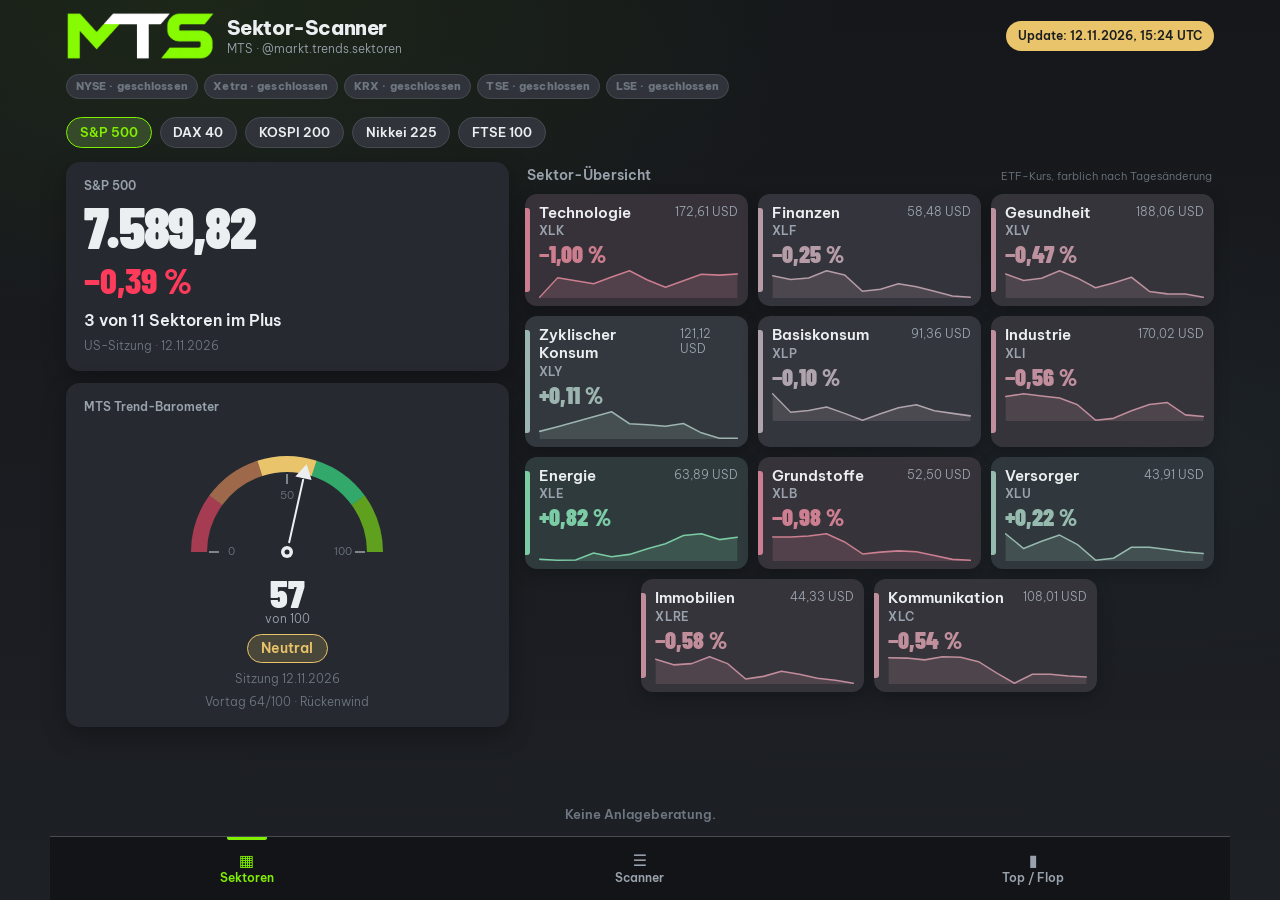
==== index.html @ 14ad98ca "Make stock search instant and add a local Merkliste. Search a prebuilt index with live suggestions, " ====
<!DOCTYPE html>
<html lang="de">
<head>
  <meta charset="utf-8">
  <meta name="viewport" content="width=device-width, initial-scale=1, viewport-fit=cover">
  <meta name="apple-mobile-web-app-capable" content="yes">
  <meta name="apple-mobile-web-app-status-bar-style" content="black-translucent">
  <meta name="theme-color" content="#15171A">
  <meta name="description" content="MTS Sektor-Scanner: 11 Sektoren für S&amp;P 500, DAX 40, KOSPI 200, Nikkei 225 und FTSE 100. Keine Anlageberatung.">
  <title>MTS Sektor-Scanner</title>
  <link rel="icon" href="assets/logo_T_white.png">
  <link rel="apple-touch-icon" href="assets/apple-touch-icon.png">
  <meta name="apple-mobile-web-app-title" content="MTS Scanner">
  <link rel="stylesheet" href="css/app.css">
</head>
<body>
  <div class="page">
    <header class="app-header">
      <img class="logo" src="assets/logo_T_white.png" alt="MTS" width="148" height="48">
      <div class="header-text">
        <h1>Sektor-Scanner</h1>
        <p class="handle">MTS · @markt.trends.sektoren</p>
      </div>
      <div class="stand-wrap">
        <p id="stand" class="stand">Stand wird geladen …</p>
      </div>
      <div id="market-status" class="market-row" hidden></div>
    </header>

    <main id="app" class="main">
      <p class="loading" id="loading">Daten werden geladen …</p>
    </main>

    <footer class="app-footer">
      <p>Keine Anlageberatung.</p>
    </footer>

        <nav class="tabs" aria-label="Ansichten">
      <a class="tab is-active" href="./index.html" aria-current="page">
        <span class="tab-icon" aria-hidden="true">▦</span>
        Sektoren
      </a>
      <a class="tab" href="./scanner.html">
        <span class="tab-icon" aria-hidden="true">☰</span>
        Scanner
      </a>
      <a class="tab" href="./topflop.html">
        <span class="tab-icon" aria-hidden="true">▮</span>
        Top / Flop
      </a>
    </nav>
  </div>
  <script src="js/common.js" defer></script>
  <script src="js/app.js" defer></script>
</body>
</html>
---- css/app.css ----
@font-face {
  font-family: "Be Vietnam Pro";
  src: url("../assets/fonts/BeVietnamPro-Light.ttf") format("truetype");
  font-weight: 300;
  font-style: normal;
  font-display: swap;
}
@font-face {
  font-family: "Be Vietnam Pro";
  src: url("../assets/fonts/BeVietnamPro-SemiBold.ttf") format("truetype");
  font-weight: 600;
  font-style: normal;
  font-display: swap;
}
@font-face {
  font-family: "Be Vietnam Pro";
  src: url("../assets/fonts/BeVietnamPro-ExtraBold.ttf") format("truetype");
  font-weight: 800;
  font-style: normal;
  font-display: swap;
}
@font-face {
  font-family: "Barlow Condensed";
  src: url("../assets/fonts/BarlowCondensed-ExtraBold.ttf") format("truetype");
  font-weight: 800;
  font-style: normal;
  font-display: swap;
}
@font-face {
  font-family: "Barlow Condensed";
  src: url("../assets/fonts/BarlowCondensed-Black.ttf") format("truetype");
  font-weight: 900;
  font-style: normal;
  font-display: swap;
}

:root {
  --bg1: #15171a;
  --bg2: #1d2025;
  --card: #262a30;
  --fg: #eceff1;
  --sub: #9aa3ad;
  --muted: #6e7680;
  --up: #2cff8a;
  --down: #ff3b5c;
  --gold: #e9c46a;
  --lime: #80f000;
  --line: #464b52;
  --track: #3a3e44;
  --pad: 16px;
  --radius: 14px;
  --tab-h: 64px;
  --safe-t: env(safe-area-inset-top, 0px);
  --safe-b: env(safe-area-inset-bottom, 0px);
}

*, *::before, *::after { box-sizing: border-box; }
html, body {
  margin: 0;
  padding: 0;
  min-height: 100%;
  background: radial-gradient(1200px 600px at 15% 0%, rgba(128, 240, 0, 0.07), transparent 55%),
              radial-gradient(900px 500px at 90% 50%, rgba(80, 140, 160, 0.06), transparent 50%),
              linear-gradient(180deg, var(--bg1), var(--bg2));
  color: var(--fg);
  font-family: "Be Vietnam Pro", system-ui, -apple-system, sans-serif;
  -webkit-font-smoothing: antialiased;
  text-rendering: optimizeLegibility;
}
body { padding: 0; }

.page {
  max-width: 900px;
  margin: 0 auto;
  min-height: 100dvh;
  display: flex;
  flex-direction: column;
  padding: calc(12px + var(--safe-t)) var(--pad) calc(var(--tab-h) + 10px + var(--safe-b));
}
.main { flex: 1 1 auto; }


.app-header {
  display: flex;
  align-items: center;
  gap: 12px;
  margin-bottom: 16px;
  flex-wrap: wrap;
}
.logo {
  height: 48px;
  width: auto;
  display: block;
  flex: 0 0 auto;
}
.header-text { flex: 1 1 auto; min-width: 0; }
.header-text h1 {
  margin: 0;
  font-size: 1.25rem;
  font-weight: 800;
  letter-spacing: -0.02em;
  line-height: 1.15;
}
.handle {
  margin: 2px 0 0;
  font-size: 0.75rem;
  font-weight: 300;
  color: var(--sub);
}
.stand-wrap { margin-left: auto; max-width: 16rem; }
.market-row {
  flex: 1 0 100%;
  display: flex;
  gap: 6px;
  overflow-x: auto;
  -webkit-overflow-scrolling: touch;
  margin: 2px 0 0;
  padding-bottom: 2px;
}
.mkt {
  flex: 0 0 auto;
  border-radius: 999px;
  border: 1px solid var(--line);
  background: #30343a;
  color: var(--muted);
  font-size: 0.68rem;
  font-weight: 700;
  letter-spacing: 0.01em;
  padding: 0.28rem 0.55rem;
  white-space: nowrap;
}
.mkt.is-open { color: var(--up); border-color: color-mix(in srgb, var(--up) 55%, var(--line)); }
.mkt.is-lunch { color: var(--gold); border-color: color-mix(in srgb, var(--gold) 55%, var(--line)); }
.stand {
  margin: 0;
  font-size: 0.72rem;
  font-weight: 600;
  color: #1a1c1f;
  background: var(--gold);
  border-radius: 999px;
  padding: 0.45rem 0.75rem;
  line-height: 1.3;
  text-align: center;
}

.main { min-height: 40vh; }
.loading, .error {
  color: var(--sub);
  text-align: center;
  padding: 2rem 1rem;
}
.error { color: #f0907e; }

.hero {
  display: grid;
  grid-template-columns: 1fr;
  gap: 12px;
  margin-bottom: 18px;
}
@media (min-width: 640px) {
  .hero { grid-template-columns: 1fr 1fr; }
}

.card {
  background: var(--card);
  border-radius: var(--radius);
  padding: 16px 18px 18px;
  box-shadow: 0 8px 24px rgba(0, 0, 0, 0.28);
}
.kicker {
  margin: 0 0 6px;
  font-size: 0.78rem;
  font-weight: 600;
  color: var(--sub);
}
.spx-price {
  margin: 0;
  font-family: "Barlow Condensed", "Be Vietnam Pro", sans-serif;
  font-weight: 900;
  font-size: clamp(2.6rem, 8vw, 3.6rem);
  letter-spacing: -0.02em;
  line-height: 0.95;
}
.spx-pct {
  margin: 8px 0 12px;
  font-family: "Barlow Condensed", sans-serif;
  font-weight: 800;
  font-size: clamp(1.8rem, 5vw, 2.3rem);
  line-height: 1;
}
.spx-pct.is-up { color: var(--up); }
.spx-pct.is-down { color: var(--down); }
.hero-line {
  margin: 0;
  font-size: 1rem;
  font-weight: 600;
}
.hero-sub {
  margin: 8px 0 0;
  font-size: 0.78rem;
  font-weight: 300;
  color: var(--muted);
}

.gauge-wrap {
  display: flex;
  flex-direction: column;
  align-items: center;
  padding-top: 4px;
}
.gauge { width: 100%; max-width: 280px; height: auto; display: block; }
.baro-score {
  margin: 2px 0 0;
  font-family: "Barlow Condensed", sans-serif;
  font-weight: 900;
  font-size: 3rem;
  line-height: 0.9;
  text-align: center;
}
.baro-of {
  margin: 0;
  font-size: 0.75rem;
  font-weight: 300;
  color: var(--sub);
  text-align: center;
}
.zone-pill {
  display: inline-block;
  margin: 8px auto 0;
  padding: 0.28rem 0.85rem;
  border-radius: 999px;
  font-size: 0.85rem;
  font-weight: 600;
  border: 1.5px solid currentColor;
  background: color-mix(in srgb, currentColor 18%, var(--card));
}
.baro-prev {
  margin: 8px 0 0;
  font-size: 0.75rem;
  font-weight: 300;
  color: var(--muted);
  text-align: center;
}

.section-head {
  display: flex;
  justify-content: space-between;
  align-items: baseline;
  gap: 8px;
  margin: 4px 2px 10px;
}
.section-head h2 {
  margin: 0;
  font-size: 0.85rem;
  font-weight: 600;
  color: var(--sub);
}
.section-head p {
  margin: 0;
  font-size: 0.7rem;
  font-weight: 300;
  color: var(--muted);
  text-align: right;
}

.grid {
  display: grid;
  grid-template-columns: 1fr;
  gap: 10px;
}
@media (min-width: 520px) {
  .grid { grid-template-columns: repeat(2, 1fr); }
}
@media (min-width: 700px) {
  .grid { grid-template-columns: repeat(6, 1fr); }
  .tile { grid-column: span 2; }
  .tile.tail-a { grid-column: 2 / 4; }
  .tile.tail-b { grid-column: 4 / 6; }
}

.tile {
  position: relative;
  background: var(--card);
  border-radius: 12px;
  padding: 12px 12px 10px 16px;
  min-height: 132px;
  overflow: hidden;
  box-shadow: 0 6px 16px rgba(0, 0, 0, 0.22);
}
.tile-accent {
  position: absolute;
  left: 0;
  top: 14px;
  bottom: 14px;
  width: 5px;
  border-radius: 0 3px 3px 0;
}
.tile-top {
  display: flex;
  justify-content: space-between;
  align-items: flex-start;
  gap: 8px;
}
.tile-name {
  margin: 0;
  font-size: 0.92rem;
  font-weight: 600;
  line-height: 1.2;
}
.tile-ticker {
  margin: 2px 0 0;
  font-size: 0.72rem;
  font-weight: 600;
  color: var(--sub);
  letter-spacing: 0.02em;
}
.tile-price {
  margin: 0;
  font-size: 0.72rem;
  font-weight: 300;
  color: var(--sub);
  font-variant-numeric: tabular-nums;
}
.tile-pct {
  margin: 8px 0 6px;
  font-family: "Barlow Condensed", sans-serif;
  font-weight: 900;
  font-size: 1.85rem;
  line-height: 1;
}
.spark { width: 100%; height: 36px; display: block; }

.app-footer {
  text-align: center;
  margin: 18px 0 4px;
  flex: 0 0 auto;
}
.app-footer p {
  margin: 0;
  font-size: 0.8rem;
  font-weight: 600;
  color: var(--muted);
}

.tabs {
  position: fixed;
  left: 0;
  right: 0;
  bottom: 0;
  display: grid;
  grid-template-columns: repeat(3, 1fr);
  height: calc(var(--tab-h) + var(--safe-b));
  padding-bottom: var(--safe-b);
  background: color-mix(in srgb, var(--bg1) 88%, black);
  border-top: 1px solid var(--line);
  backdrop-filter: blur(12px);
  max-width: 900px;
  margin: 0 auto;
}
/* when the page is centered on a wide screen, keep the tab bar aligned */
@media (min-width: 901px) {
  .tabs {
    left: 50%;
    right: auto;
    width: min(900px, 100%);
    max-width: none;
    transform: translateX(-50%);
  }
}
.tab {
  display: flex;
  flex-direction: column;
  align-items: center;
  justify-content: center;
  gap: 2px;
  color: var(--sub);
  text-decoration: none;
  font-size: 0.72rem;
  font-weight: 600;
  position: relative;
}
.tab-icon { font-size: 1rem; line-height: 1; }
.tab.is-active { color: var(--lime); }
.tab.is-active::before {
  content: "";
  position: absolute;
  top: 0;
  width: 40px;
  height: 3px;
  background: var(--lime);
  border-radius: 0 0 2px 2px;
}
.tab.is-disabled { opacity: 0.45; cursor: default; }

/* Landscape iPad: hero + grid side by side so it fits the shorter viewport */
@media (orientation: landscape) and (min-width: 900px) {
  .page { max-width: 1180px; padding-bottom: calc(var(--tab-h) + 10px + var(--safe-b)); }
  .tabs {
    width: min(1180px, 100%);
    max-width: none;
  }
  .main-layout {
    display: grid;
    grid-template-columns: minmax(280px, 0.9fr) minmax(0, 1.4fr);
    gap: 16px;
    align-items: start;
  }
  .hero { grid-template-columns: 1fr; margin-bottom: 0; }
  .grid { grid-template-columns: repeat(6, 1fr); }
  .tile { grid-column: span 2; }
  .tile.tail-a { grid-column: 2 / 4; }
  .tile.tail-b { grid-column: 4 / 6; }
  .tile { min-height: 112px; padding: 10px 10px 8px 14px; }
  .tile-pct { font-size: 1.5rem; margin: 4px 0; }
  .spark { height: 28px; }
  .baro-score { font-size: 2.4rem; }
}

@media (prefers-reduced-motion: reduce) {
  * { animation: none !important; transition: none !important; }
}

.visually-hidden {
  position: absolute;
  width: 1px;
  height: 1px;
  overflow: hidden;
  clip: rect(0 0 0 0);
  white-space: nowrap;
}

.scanner-head { margin-bottom: 12px; }
.scanner-title-row, .tf-title-row {
  display: flex;
  justify-content: space-between;
  align-items: baseline;
  gap: 10px;
  margin-bottom: 10px;
}
.hit-count { margin: 0; font-weight: 600; color: var(--gold); font-size: 0.9rem; }
.search-wrap { display: block; position: relative; margin-bottom: 10px; }
.search {
  width: 100%;
  border: 1px solid var(--line);
  background: var(--card);
  color: var(--fg);
  border-radius: 999px;
  padding: 0.65rem 1rem;
  font: 600 16px "Be Vietnam Pro", system-ui, sans-serif;
  outline: none;
}
.suggest {
  position: absolute;
  z-index: 30;
  left: 0;
  right: 0;
  top: calc(100% + 4px);
  background: var(--card);
  border: 1px solid var(--line);
  border-radius: 12px;
  box-shadow: 0 10px 24px rgba(0, 0, 0, 0.35);
  max-height: 16rem;
  overflow: auto;
  -webkit-overflow-scrolling: touch;
}
.suggest[hidden] { display: none; }
.suggest-item {
  display: flex;
  align-items: baseline;
  gap: 8px;
  width: 100%;
  text-align: left;
  border: 0;
  border-bottom: 1px solid var(--line);
  background: transparent;
  color: var(--fg);
  padding: 0.55rem 0.75rem;
  font: 600 0.85rem "Be Vietnam Pro", system-ui, sans-serif;
  cursor: pointer;
}
.suggest-item:last-child { border-bottom: 0; }
.suggest-item .muted { margin-left: auto; font-size: 0.72rem; }
.star {
  appearance: none;
  border: 0;
  background: transparent;
  color: var(--muted);
  font-size: 1.05rem;
  line-height: 1;
  padding: 0.15rem;
  cursor: pointer;
}
.star.is-on { color: var(--gold); }
.search:focus { border-color: var(--lime); }
.chip-row {
  display: flex;
  flex-wrap: wrap;
  gap: 8px;
  margin: 0 0 10px;
}
.index-switch { margin-bottom: 14px; }
a.chip { text-decoration: none; display: inline-block; }
.chip {
  appearance: none;
  border: 1px solid var(--line);
  background: #30343a;
  color: var(--fg);
  border-radius: 999px;
  padding: 0.4rem 0.8rem;
  font: 600 0.8rem "Be Vietnam Pro", system-ui, sans-serif;
  cursor: pointer;
}
.chip.is-on {
  border-color: var(--lime);
  background: color-mix(in srgb, var(--lime) 16%, var(--card));
  color: var(--lime);
}
.linkish {
  appearance: none;
  border: 0;
  background: none;
  color: var(--sub);
  font: 600 0.8rem "Be Vietnam Pro", system-ui, sans-serif;
  cursor: pointer;
  text-decoration: underline;
}
.filter-panel {
  background: var(--card);
  border-radius: 12px;
  padding: 10px 12px 12px;
  margin: 0 0 10px;
  box-shadow: 0 6px 16px rgba(0, 0, 0, 0.2);
}
.filter-panel-title {
  margin: 0 0 8px;
  font-size: 0.78rem;
  font-weight: 600;
  color: var(--sub);
}
.range-fields {
  display: flex;
  flex-wrap: wrap;
  gap: 8px;
  align-items: center;
}
.range-fields input {
  width: 5.5rem;
  border: 1px solid var(--line);
  background: var(--bg1);
  color: var(--fg);
  border-radius: 8px;
  padding: 0.35rem 0.5rem;
  font: 600 0.9rem "Be Vietnam Pro", system-ui, sans-serif;
}
.note {
  margin: 4px 0 0;
  font-size: 0.72rem;
  font-weight: 300;
  color: var(--muted);
}

.table-card {
  background: var(--card);
  border-radius: var(--radius);
  box-shadow: 0 8px 24px rgba(0, 0, 0, 0.28);
  overflow: hidden;
}
.table-scroll { overflow-x: auto; -webkit-overflow-scrolling: touch; }
.grid-table {
  width: 100%;
  border-collapse: collapse;
  font-size: 0.82rem;
}
.grid-table th, .grid-table td {
  padding: 0.7rem 0.75rem;
  text-align: left;
  white-space: nowrap;
}
.grid-table td:nth-child(2), .grid-table th:nth-child(2) {
  max-width: 28vw;
  overflow: hidden;
  text-overflow: ellipsis;
}
.grid-table th {
  font-weight: 600;
  color: var(--sub);
  border-bottom: 1px solid var(--line);
  cursor: pointer;
  user-select: none;
  position: sticky;
  top: 0;
  background: var(--card);
}
.grid-table th.is-sort { color: var(--gold); }
.grid-table th.num, .grid-table td.num { text-align: right; font-variant-numeric: tabular-nums; }
.grid-table tbody tr { cursor: pointer; }
.grid-table tbody tr:nth-child(even) { background: #30343a; }
.grid-table tbody tr:hover, .grid-table tbody tr:focus {
  background: color-mix(in srgb, var(--lime) 8%, var(--card));
  outline: none;
}
.mono { font-weight: 800; letter-spacing: 0.01em; }
.muted { color: var(--sub); font-weight: 300; }
.caret {
  display: inline-block;
  width: 0; height: 0;
  margin-left: 4px;
  border-left: 4px solid transparent;
  border-right: 4px solid transparent;
  border-top: 5px solid currentColor;
  vertical-align: middle;
}
.caret.is-up { border-top: 0; border-bottom: 5px solid currentColor; }
.empty { margin: 12px; color: var(--sub); text-align: center; }

.modal {
  position: fixed;
  inset: 0;
  background: rgba(8, 9, 10, 0.72);
  display: flex;
  align-items: center;
  justify-content: center;
  padding: 20px;
  z-index: 40;
}
.modal[hidden] { display: none; }
.modal-card {
  width: min(640px, 100%);
  background: var(--card);
  border-radius: 16px;
  padding: 18px;
  box-shadow: 0 16px 40px rgba(0, 0, 0, 0.45);
}
.modal-head { display: flex; justify-content: space-between; align-items: flex-start; gap: 12px; }
.modal-ticker { margin: 0; font-weight: 800; font-size: 1.2rem; }
.modal-name { margin: 2px 0 0; color: var(--sub); font-size: 0.85rem; font-weight: 300; }
.modal-px { margin: 12px 0; font-family: "Barlow Condensed", sans-serif; font-weight: 900; font-size: 2rem; }
.modal-card .spark { width: 100%; height: 160px; }
.stat-list { margin: 10px 0 0; padding: 0; list-style: none; color: var(--sub); font-size: 0.85rem; }
.stat-list li { margin: 0 0 4px; }

.tf-grid {
  display: grid;
  grid-template-columns: 1fr;
  gap: 12px;
  margin-bottom: 14px;
}
@media (min-width: 700px) {
  .tf-grid { grid-template-columns: 1fr 1fr; }
}
.tf-head, .tf-title-row {
  display: flex;
  justify-content: space-between;
  align-items: baseline;
  gap: 8px;
  margin-bottom: 8px;
}
.tf-head h2, .wh-card h2, .wh-col h3 { margin: 0; font-size: 1.15rem; font-weight: 800; }
.is-up { color: var(--up); }
.is-down { color: var(--down); }
.bar-row {
  display: grid;
  grid-template-columns: auto minmax(7rem, 1.1fr) auto minmax(5.5rem, 1fr);
  gap: 8px 10px;
  align-items: center;
  padding: 0.35rem 0.2rem;
}
.bar-row.is-alt { background: #30343a; border-radius: 6px; }
.bar-id { display: flex; flex-direction: column; min-width: 0; }
.bar-id .muted { font-size: 0.72rem; overflow: hidden; text-overflow: ellipsis; white-space: nowrap; }
.bar-val {
  font-family: "Barlow Condensed", sans-serif;
  font-weight: 800;
  font-size: 1.05rem;
  text-align: right;
  white-space: nowrap;
}
.bar-track {
  height: 10px;
  background: var(--track);
  border-radius: 99px;
  overflow: hidden;
}
.bar-fill { display: block; height: 100%; border-radius: 99px; }

.wh-card { margin-bottom: 8px; }
.wh-grid { display: grid; grid-template-columns: 1fr; gap: 8px 18px; }
@media (min-width: 700px) {
  .wh-grid { grid-template-columns: 1fr 1fr; position: relative; }
  .wh-grid::before {
    content: "";
    position: absolute;
    left: 50%;
    top: 8px;
    bottom: 8px;
    width: 1px;
    background: var(--line);
  }
}
.wh-row {
  display: grid;
  grid-template-columns: auto auto auto 1fr;
  gap: 8px;
  align-items: center;
  padding: 0.4rem 0;
}
.wh-chip {
  display: inline-block;
  min-width: 2.4rem;
  text-align: center;
  border: 1.5px solid currentColor;
  border-radius: 8px;
  padding: 0.1rem 0.35rem;
  font-family: "Barlow Condensed", sans-serif;
  font-weight: 800;
  font-size: 0.95rem;
}
.wh-tag { font-size: 0.72rem; }
.wh-row .muted { overflow: hidden; text-overflow: ellipsis; white-space: nowrap; }

@media (orientation: landscape) and (min-width: 900px) {
  .page.scanner-wide, .scanner-head { max-width: none; }
}

.page.is-scanner {
  height: 100dvh;
  overflow: hidden;
}
.page.is-scanner .main {
  display: flex;
  flex-direction: column;
  min-height: 0;
  overflow: hidden;
}
.page.is-scanner .scanner-head { flex: 0 0 auto; }
.page.is-scanner .table-shell {
  position: relative;
  flex: 1 1 auto;
  min-height: 0;
  display: flex;
  flex-direction: column;
}
.page.is-scanner .table-card {
  flex: 1 1 auto;
  min-height: 0;
  overflow: auto;
  overscroll-behavior: contain;
  -webkit-overflow-scrolling: touch;
}
.vgrid {
  display: grid;
  grid-template-columns: 1.8rem minmax(4.2rem, 5.4rem) minmax(0, 1.5fr) minmax(4.6rem, auto) 4.4rem 4.6rem;
  gap: 0 6px;
  align-items: center;
  padding: 0 0.55rem;
  min-width: 34rem;
}
.vhead {
  position: sticky;
  top: 0;
  z-index: 2;
  height: 36px;
  background: var(--card);
  color: var(--sub);
  font-size: 0.78rem;
  font-weight: 600;
  border-bottom: 1px solid var(--line);
}
.vhead button {
  appearance: none;
  border: 0;
  background: transparent;
  color: inherit;
  font: inherit;
  text-align: left;
  padding: 0;
  cursor: pointer;
}
.vhead button.num, .vgrid .num { text-align: right; }
.vhead .is-sort { color: var(--gold); }
.vspacer { position: relative; width: 100%; }
.vwin { position: absolute; left: 0; right: 0; top: 0; }
.vrow {
  height: 44px;
  font-size: 0.82rem;
  border-bottom: 1px solid rgba(70, 75, 82, 0.35);
  cursor: pointer;
}
.vrow:nth-child(even) { background: #30343a; }
.vrow .name {
  overflow: hidden;
  text-overflow: ellipsis;
  white-space: nowrap;
  color: var(--sub);
  font-weight: 300;
}
.page.is-scanner .table-shell::after {
  content: "";
  pointer-events: none;
  position: absolute;
  left: 0;
  right: 0;
  bottom: 0;
  height: 28px;
  background: linear-gradient(to bottom, transparent, var(--card));
  border-radius: 0 0 var(--radius) var(--radius);
}
.page.is-scanner .app-footer { margin: 8px 0 0; }
.tabs { z-index: 20; }
.modal { z-index: 80; }
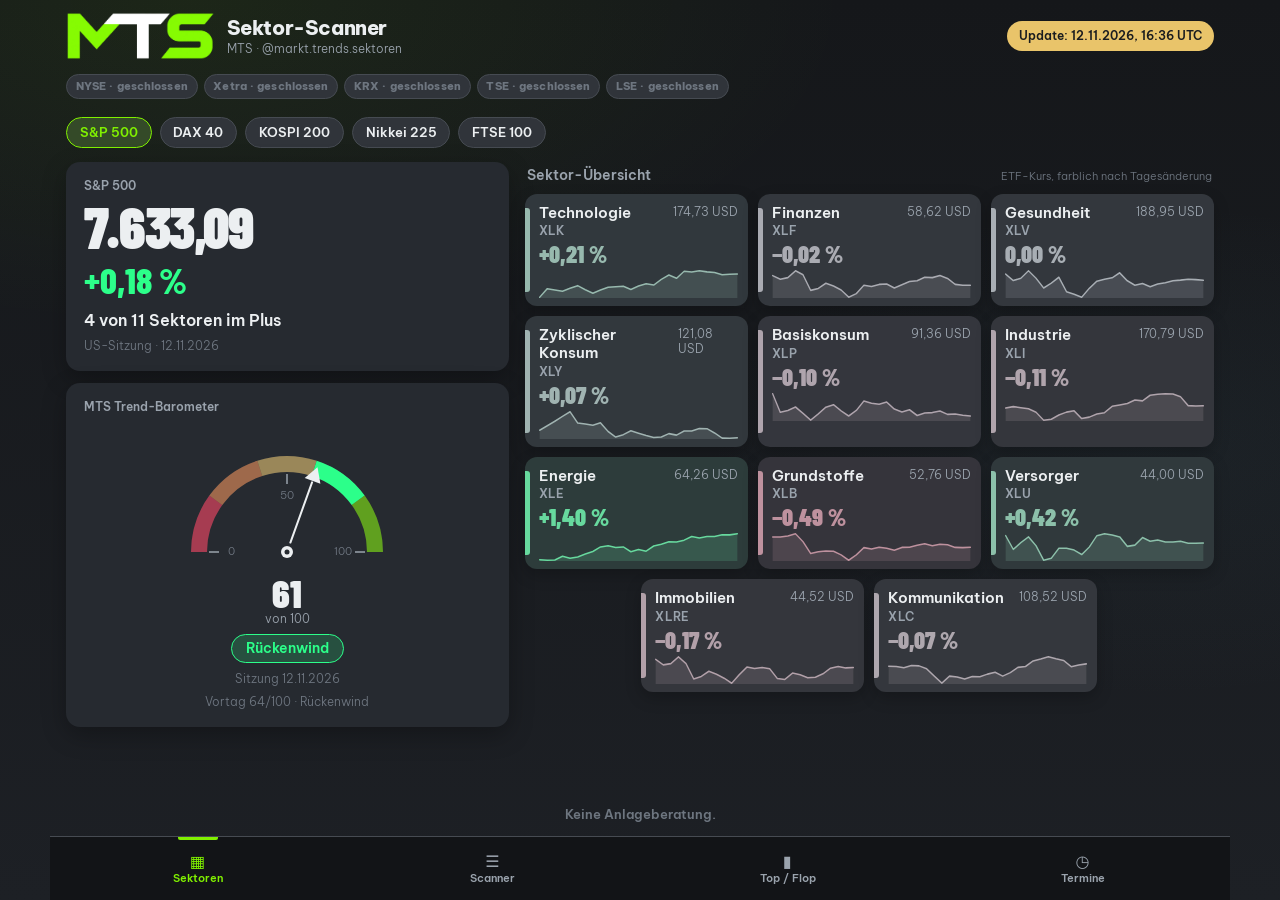
==== commit a271a4b4: "Add a stock detail page and an earnings calendar. Keep the 15-minute quote run unchanged, and refres" ====
--- a/index.html
+++ b/index.html
@@ -48,6 +48,10 @@
         <span class="tab-icon" aria-hidden="true">▮</span>
         Top / Flop
       </a>
+      <a class="tab" href="./earnings.html">
+        <span class="tab-icon" aria-hidden="true">◷</span>
+        Termine
+      </a>
     </nav>
   </div>
   <script src="js/common.js" defer></script>
--- a/css/app.css
+++ b/css/app.css
@@ -348,7 +348,7 @@
   right: 0;
   bottom: 0;
   display: grid;
-  grid-template-columns: repeat(3, 1fr);
+  grid-template-columns: repeat(4, 1fr);
   height: calc(var(--tab-h) + var(--safe-b));
   padding-bottom: var(--safe-b);
   background: color-mix(in srgb, var(--bg1) 88%, black);
@@ -375,7 +375,7 @@
   gap: 2px;
   color: var(--sub);
   text-decoration: none;
-  font-size: 0.72rem;
+  font-size: 0.66rem;
   font-weight: 600;
   position: relative;
 }
@@ -808,3 +808,69 @@
 .page.is-scanner .app-footer { margin: 8px 0 0; }
 .tabs { z-index: 20; }
 .modal { z-index: 80; }
+
+.bar-row[data-t], .wh-row[data-t] { cursor: pointer; }
+.detail-back {
+  display: inline-block;
+  margin: 0 0 10px;
+  color: var(--sub);
+  font-size: 0.8rem;
+  font-weight: 600;
+  text-decoration: none;
+}
+.detail-px {
+  margin: 4px 0 0;
+  font-family: "Barlow Condensed", sans-serif;
+  font-weight: 900;
+  font-size: 2.4rem;
+  line-height: 1;
+}
+.detail-chg { margin: 4px 0 12px; font-weight: 700; }
+.chart-card { margin-bottom: 12px; }
+.chart-toggle { display: flex; gap: 8px; margin-bottom: 8px; }
+.chart-card .spark { width: 100%; height: 180px; }
+.range-row {
+  display: grid;
+  grid-template-columns: auto 1fr auto;
+  gap: 8px;
+  align-items: center;
+  margin-top: 8px;
+}
+.range-track {
+  position: relative;
+  height: 8px;
+  background: var(--track);
+  border-radius: 99px;
+}
+.range-mark {
+  position: absolute;
+  top: -4px;
+  width: 4px;
+  height: 16px;
+  background: var(--fg);
+  border-radius: 2px;
+  transform: translateX(-50%);
+}
+.earn-day { margin: 14px 0 6px; font-size: 0.85rem; font-weight: 800; }
+.earn-row > span:nth-child(2) { min-width: 0; overflow: hidden; text-overflow: ellipsis; white-space: nowrap; }
+.earn-row {
+  display: grid;
+  grid-template-columns: auto minmax(0, 1fr) auto;
+  gap: 8px;
+  align-items: center;
+  padding: 0.55rem 0.7rem;
+  background: var(--card);
+  border-radius: 10px;
+  margin-bottom: 6px;
+  text-decoration: none;
+  color: inherit;
+}
+.tag {
+  display: inline-block;
+  border-radius: 999px;
+  padding: 0.1rem 0.45rem;
+  font-size: 0.68rem;
+  font-weight: 700;
+  color: var(--gold);
+  border: 1px solid color-mix(in srgb, var(--gold) 50%, var(--line));
+}
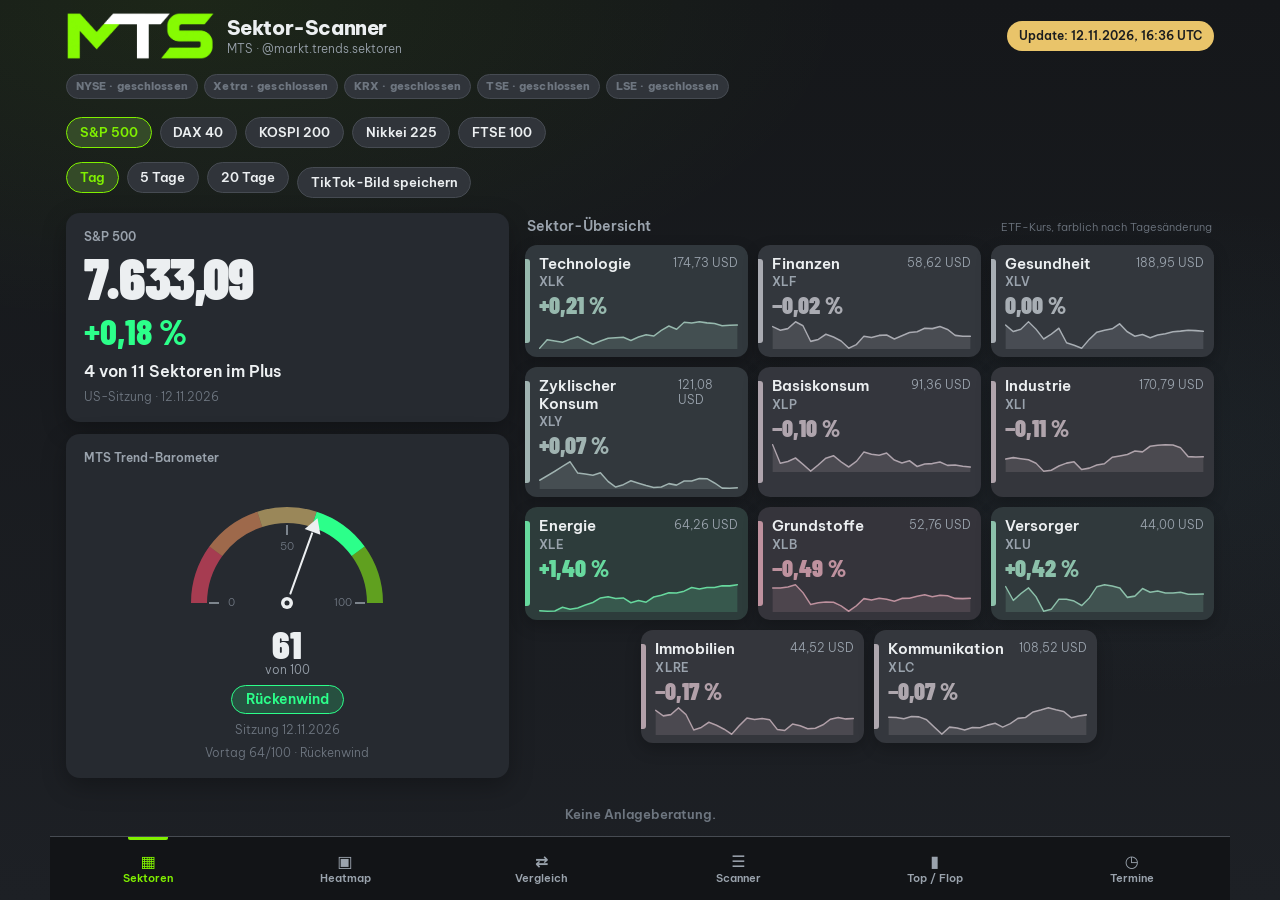
==== commit d77fea6a: "Add a heatmap, index comparison, and TikTok card export. Tag, 5-day and 20-day changes come from the" ====
--- a/index.html
+++ b/index.html
@@ -40,6 +40,14 @@
         <span class="tab-icon" aria-hidden="true">▦</span>
         Sektoren
       </a>
+      <a class="tab" href="./heatmap.html">
+        <span class="tab-icon" aria-hidden="true">▣</span>
+        Heatmap
+      </a>
+      <a class="tab" href="./vergleich.html">
+        <span class="tab-icon" aria-hidden="true">⇄</span>
+        Vergleich
+      </a>
       <a class="tab" href="./scanner.html">
         <span class="tab-icon" aria-hidden="true">☰</span>
         Scanner
@@ -55,6 +63,7 @@
     </nav>
   </div>
   <script src="js/common.js" defer></script>
+  <script src="js/card.js" defer></script>
   <script src="js/app.js" defer></script>
 </body>
 </html>
--- a/css/app.css
+++ b/css/app.css
@@ -347,8 +347,9 @@
   left: 0;
   right: 0;
   bottom: 0;
-  display: grid;
-  grid-template-columns: repeat(4, 1fr);
+  display: flex;
+  overflow-x: auto;
+  -webkit-overflow-scrolling: touch;
   height: calc(var(--tab-h) + var(--safe-b));
   padding-bottom: var(--safe-b);
   background: color-mix(in srgb, var(--bg1) 88%, black);
@@ -378,6 +379,7 @@
   font-size: 0.66rem;
   font-weight: 600;
   position: relative;
+  flex: 1 0 4.2rem;
 }
 .tab-icon { font-size: 1rem; line-height: 1; }
 .tab.is-active { color: var(--lime); }
@@ -829,6 +831,34 @@
 .chart-card { margin-bottom: 12px; }
 .chart-toggle { display: flex; gap: 8px; margin-bottom: 8px; }
 .chart-card .spark { width: 100%; height: 180px; }
+.heat-sec { margin: 0 0 12px; }
+.heat-sec h2 {
+  margin: 0 0 6px;
+  font-size: 0.85rem;
+  display: flex;
+  justify-content: space-between;
+  gap: 8px;
+}
+.heat-band { position: relative; width: 100%; }
+.heat-tile {
+  position: absolute;
+  box-sizing: border-box;
+  overflow: hidden;
+  border-radius: 8px;
+  color: #15171a;
+  text-decoration: none;
+  padding: 4px 6px;
+  display: flex;
+  flex-direction: column;
+  justify-content: flex-end;
+}
+.heat-tile span { overflow: hidden; text-overflow: ellipsis; white-space: nowrap; font-weight: 800; font-size: 0.72rem; }
+.compare-card { margin-bottom: 10px; }
+.compare-wrap { display: grid; gap: 10px; }
+@media (min-width: 800px) {
+  .compare-wrap { grid-template-columns: 1fr 1fr; }
+}
+.tool-row { display: flex; flex-wrap: wrap; gap: 8px; align-items: center; margin: 0 0 10px; }
 .range-row {
   display: grid;
   grid-template-columns: auto 1fr auto;
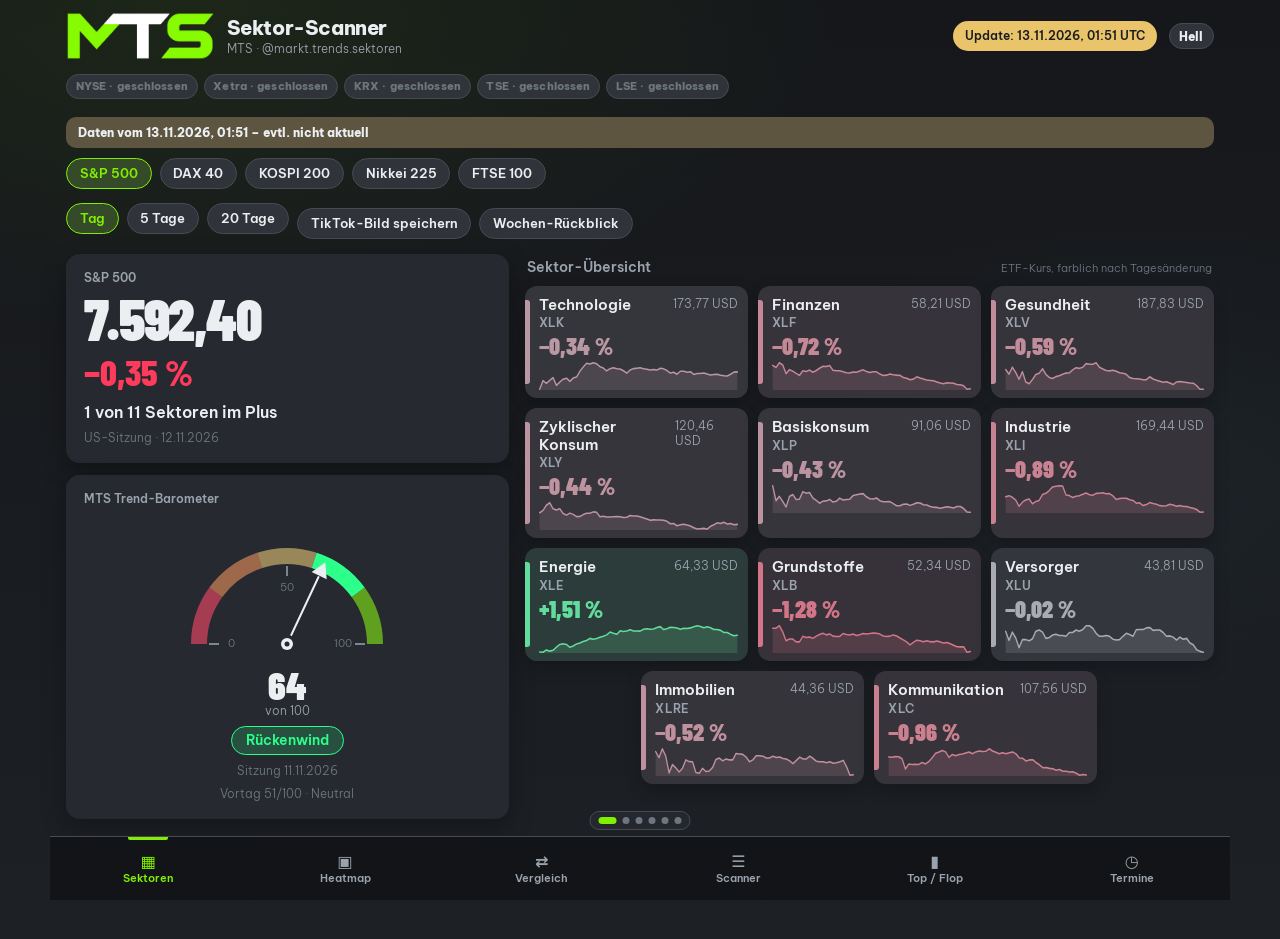
==== commit 4b1344c9: "Add swipe navigation, sector detail, weekly review, and a home-screen theme. Wiederholer counts and " ====
--- a/index.html
+++ b/index.html
@@ -2,12 +2,14 @@
 <html lang="de">
 <head>
   <meta charset="utf-8">
+  <script>try{if(localStorage.getItem("mts-theme")==="light")document.documentElement.setAttribute("data-theme","light")}catch(e){}</script>
   <meta name="viewport" content="width=device-width, initial-scale=1, viewport-fit=cover">
   <meta name="apple-mobile-web-app-capable" content="yes">
   <meta name="apple-mobile-web-app-status-bar-style" content="black-translucent">
   <meta name="theme-color" content="#15171A">
   <meta name="description" content="MTS Sektor-Scanner: 11 Sektoren für S&amp;P 500, DAX 40, KOSPI 200, Nikkei 225 und FTSE 100. Keine Anlageberatung.">
   <title>MTS Sektor-Scanner</title>
+  <link rel="manifest" href="manifest.json">
   <link rel="icon" href="assets/logo_T_white.png">
   <link rel="apple-touch-icon" href="assets/apple-touch-icon.png">
   <meta name="apple-mobile-web-app-title" content="MTS Scanner">
@@ -16,7 +18,8 @@
 <body>
   <div class="page">
     <header class="app-header">
-      <img class="logo" src="assets/logo_T_white.png" alt="MTS" width="148" height="48">
+      <img class="logo logo-dark" src="assets/logo_T_white.png" alt="MTS" width="148" height="48">
+      <img class="logo logo-light" src="assets/logo_mts_light.png" alt="" width="148" height="48">
       <div class="header-text">
         <h1>Sektor-Scanner</h1>
         <p class="handle">MTS · @markt.trends.sektoren</p>
--- a/css/app.css
+++ b/css/app.css
@@ -47,11 +47,29 @@
   --lime: #80f000;
   --line: #464b52;
   --track: #3a3e44;
+  --chip: #30343a;
   --pad: 16px;
+  color-scheme: dark;
   --radius: 14px;
   --tab-h: 64px;
   --safe-t: env(safe-area-inset-top, 0px);
   --safe-b: env(safe-area-inset-bottom, 0px);
+}
+:root[data-theme="light"] {
+  --bg1: #f3f5f7;
+  --bg2: #e6ebf0;
+  --card: #ffffff;
+  --fg: #1a1c1f;
+  --sub: #3c4650;
+  --muted: #5c6772;
+  --up: #0c8a4b;
+  --down: #d0123a;
+  --gold: #a56b00;
+  --lime: #3f7d00;
+  --line: #d5dbe3;
+  --track: #e4e9ee;
+  --chip: #e8eef3;
+  color-scheme: light;
 }
 
 *, *::before, *::after { box-sizing: border-box; }
@@ -93,6 +111,9 @@
   display: block;
   flex: 0 0 auto;
 }
+.logo-light { display: none; }
+:root[data-theme="light"] .logo-dark { display: none; }
+:root[data-theme="light"] .logo-light { display: block; }
 .header-text { flex: 1 1 auto; min-width: 0; }
 .header-text h1 {
   margin: 0;
@@ -111,17 +132,20 @@
 .market-row {
   flex: 1 0 100%;
   display: flex;
+  flex-wrap: nowrap;
   gap: 6px;
   overflow-x: auto;
   -webkit-overflow-scrolling: touch;
   margin: 2px 0 0;
   padding-bottom: 2px;
-}
+  scrollbar-width: none;
+}
+.market-row::-webkit-scrollbar { display: none; }
 .mkt {
   flex: 0 0 auto;
   border-radius: 999px;
   border: 1px solid var(--line);
-  background: #30343a;
+  background: var(--chip);
   color: var(--muted);
   font-size: 0.68rem;
   font-weight: 700;
@@ -500,12 +524,27 @@
   gap: 8px;
   margin: 0 0 10px;
 }
+.ix-scroll {
+  flex-wrap: nowrap;
+  overflow-x: auto;
+  -webkit-overflow-scrolling: touch;
+  scrollbar-width: none;
+  margin-bottom: 8px;
+}
+.ix-scroll::-webkit-scrollbar { display: none; }
+.filter-bar {
+  display: flex;
+  align-items: center;
+  gap: 12px;
+  margin: 0 0 8px;
+}
+.filter-sheet[hidden] { display: none; }
 .index-switch { margin-bottom: 14px; }
 a.chip { text-decoration: none; display: inline-block; }
 .chip {
   appearance: none;
   border: 1px solid var(--line);
-  background: #30343a;
+  background: var(--chip);
   color: var(--fg);
   border-radius: 999px;
   padding: 0.4rem 0.8rem;
@@ -596,7 +635,7 @@
 .grid-table th.is-sort { color: var(--gold); }
 .grid-table th.num, .grid-table td.num { text-align: right; font-variant-numeric: tabular-nums; }
 .grid-table tbody tr { cursor: pointer; }
-.grid-table tbody tr:nth-child(even) { background: #30343a; }
+.grid-table tbody tr:nth-child(even) { background: var(--chip); }
 .grid-table tbody tr:hover, .grid-table tbody tr:focus {
   background: color-mix(in srgb, var(--lime) 8%, var(--card));
   outline: none;
@@ -667,7 +706,7 @@
   align-items: center;
   padding: 0.35rem 0.2rem;
 }
-.bar-row.is-alt { background: #30343a; border-radius: 6px; }
+.bar-row.is-alt { background: var(--chip); border-radius: 6px; }
 .bar-id { display: flex; flex-direction: column; min-width: 0; }
 .bar-id .muted { font-size: 0.72rem; overflow: hidden; text-overflow: ellipsis; white-space: nowrap; }
 .bar-val {
@@ -735,6 +774,25 @@
   overflow: hidden;
 }
 .page.is-scanner .scanner-head { flex: 0 0 auto; }
+.page.is-scanner .scan-note { display: none; }
+@media (max-width: 767px) {
+  .app-header { gap: 8px; margin-bottom: 8px; }
+  .logo { height: 32px; }
+  .header-text h1 { font-size: 1.05rem; }
+  .handle { display: none; }
+  .stand { font-size: 0.64rem; padding: 0.28rem 0.5rem; }
+  .mkt { font-size: 0.62rem; padding: 0.14rem 0.42rem; }
+  .page { padding-top: calc(8px + var(--safe-t)); }
+  .page.is-scanner .app-footer { margin: 2px 0 0; }
+  .page.is-scanner .app-footer p { font-size: 0.68rem; }
+  .page.is-scanner .search { padding: 0.45rem 0.85rem; }
+  .page.is-scanner .scanner-title-row { margin-bottom: 6px; }
+  .page.is-scanner .kicker { font-size: 0.72rem; }
+  .page.is-scanner.is-scrolled .app-header,
+  .page.is-scanner.is-scrolled .app-footer { display: none; }
+  .page.is-heat .tool-row,
+  .page.is-top .tool-row { margin-bottom: 6px; }
+}
 .page.is-scanner .table-shell {
   position: relative;
   flex: 1 1 auto;
@@ -788,7 +846,7 @@
   border-bottom: 1px solid rgba(70, 75, 82, 0.35);
   cursor: pointer;
 }
-.vrow:nth-child(even) { background: #30343a; }
+.vrow:nth-child(even) { background: var(--chip); }
 .vrow .name {
   overflow: hidden;
   text-overflow: ellipsis;
@@ -904,3 +962,105 @@
   color: var(--gold);
   border: 1px solid color-mix(in srgb, var(--gold) 50%, var(--line));
 }
+a.tile { display: block; color: inherit; text-decoration: none; }
+.heat-sec h2 a { color: inherit; text-decoration: none; }
+.sector-link { color: var(--sub); font-weight: 700; text-decoration: underline; }
+.theme-toggle {
+  appearance: none;
+  border: 1px solid var(--line);
+  background: var(--chip);
+  color: var(--fg);
+  border-radius: 999px;
+  padding: 0.28rem 0.6rem;
+  font: 700 0.72rem "Be Vietnam Pro", system-ui, sans-serif;
+  cursor: pointer;
+  flex: 0 0 auto;
+}
+.stale-banner {
+  margin: 0 0 10px;
+  padding: 8px 12px;
+  border-radius: 10px;
+  background: color-mix(in srgb, var(--gold) 28%, var(--card));
+  color: var(--fg);
+  font-size: 0.78rem;
+  font-weight: 700;
+}
+.stale-banner[hidden] { display: none; }
+.page.has-dots { padding-bottom: calc(var(--tab-h) + 18px + var(--safe-b)); }
+.swipe-dots {
+  position: fixed;
+  z-index: 21;
+  left: 50%;
+  transform: translateX(-50%);
+  bottom: calc(var(--tab-h) + var(--safe-b) + 6px);
+  display: flex;
+  justify-content: center;
+  gap: 6px;
+  pointer-events: none;
+  padding: 5px 8px;
+  border-radius: 99px;
+  background: color-mix(in srgb, var(--card) 88%, transparent);
+  border: 1px solid var(--line);
+}
+.swipe-dots i {
+  width: 7px;
+  height: 7px;
+  border-radius: 99px;
+  background: var(--muted);
+  display: block;
+}
+.swipe-dots i.is-on { width: 18px; background: var(--lime); }
+.wh-line {
+  display: grid;
+  grid-template-columns: auto minmax(0, 1fr) auto;
+  grid-template-areas: "t name count" "sec sec count";
+  gap: 1px 8px;
+  align-items: center;
+  padding: 0.45rem 0.2rem;
+  text-decoration: none;
+  color: inherit;
+  border-bottom: 1px solid var(--line);
+}
+.wh-line .mono { grid-area: t; font-weight: 800; }
+.wh-line .wh-name { grid-area: name; overflow: hidden; text-overflow: ellipsis; white-space: nowrap; font-weight: 700; }
+.wh-line .wh-sec { grid-area: sec; color: var(--sub); font-size: 0.72rem; font-weight: 600; }
+.wh-line .wh-count { grid-area: count; font-weight: 800; font-size: 0.72rem; text-align: right; }
+.page.swipe-next { animation: mts-in-next 0.28s ease; }
+.page.swipe-prev { animation: mts-in-prev 0.28s ease; }
+@keyframes mts-in-next {
+  from { transform: translateX(28px); opacity: 0.5; }
+  to { transform: none; opacity: 1; }
+}
+@keyframes mts-in-prev {
+  from { transform: translateX(-28px); opacity: 0.5; }
+  to { transform: none; opacity: 1; }
+}
+@media (prefers-reduced-motion: reduce) {
+  .page.swipe-next, .page.swipe-prev { animation: none; }
+}
+.week-block { margin: 0 0 14px; }
+.week-row, .sector-stock {
+  display: grid;
+  grid-template-columns: minmax(0, 1fr) auto;
+  gap: 8px;
+  align-items: center;
+  padding: 0.55rem 0.7rem;
+  border-radius: 10px;
+  text-decoration: none;
+  color: inherit;
+}
+.week-row.is-alt, .sector-stock.is-alt { background: var(--chip); }
+.week-row.is-best { box-shadow: inset 3px 0 0 var(--up); }
+.week-row.is-worst { box-shadow: inset 3px 0 0 var(--down); }
+.week-row .name, .sector-stock .name { font-weight: 700; overflow: hidden; text-overflow: ellipsis; white-space: nowrap; }
+.hero-pct {
+  margin: 4px 0;
+  font-family: "Barlow Condensed", sans-serif;
+  font-weight: 900;
+  font-size: 2.4rem;
+  line-height: 1;
+}
+:root[data-theme="light"] .heat-tile { color: #fff; }
+@media (display-mode: standalone) {
+  .page { padding-top: calc(10px + var(--safe-t)); }
+}
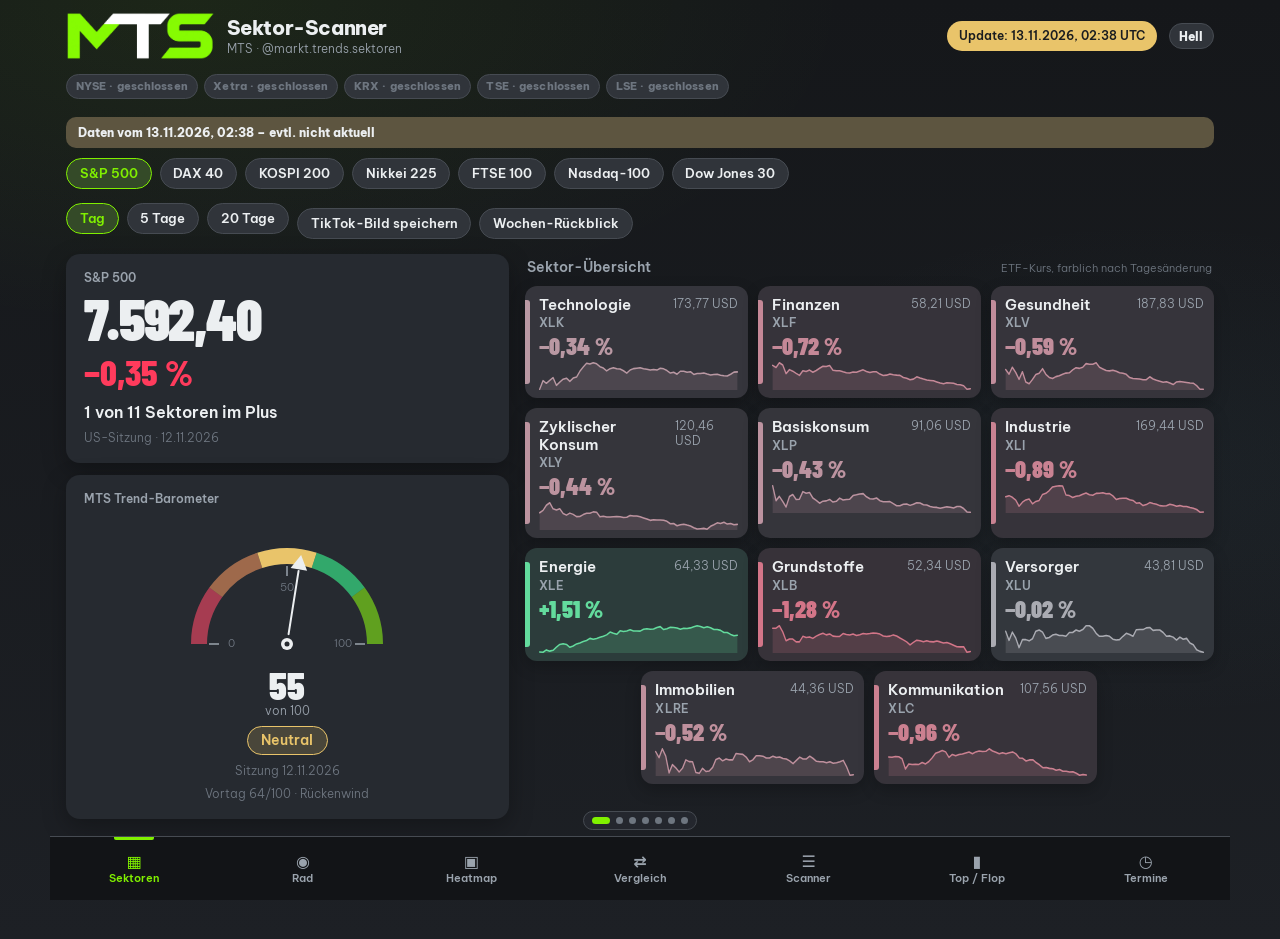
==== commit 0ed59a89: "Add the Sektor-Rad and a monthly seasonality table. The daily history job stores one year of SPDR an" ====
--- a/index.html
+++ b/index.html
@@ -43,6 +43,10 @@
         <span class="tab-icon" aria-hidden="true">▦</span>
         Sektoren
       </a>
+      <a class="tab" href="./rad.html">
+        <span class="tab-icon" aria-hidden="true">◉</span>
+        Rad
+      </a>
       <a class="tab" href="./heatmap.html">
         <span class="tab-icon" aria-hidden="true">▣</span>
         Heatmap
--- a/css/app.css
+++ b/css/app.css
@@ -403,7 +403,7 @@
   font-size: 0.66rem;
   font-weight: 600;
   position: relative;
-  flex: 1 0 4.2rem;
+  flex: 1 0 3.5rem;
 }
 .tab-icon { font-size: 1rem; line-height: 1; }
 .tab.is-active { color: var(--lime); }
@@ -809,11 +809,11 @@
 }
 .vgrid {
   display: grid;
-  grid-template-columns: 1.8rem minmax(4.2rem, 5.4rem) minmax(0, 1.5fr) minmax(4.6rem, auto) 4.4rem 4.6rem;
-  gap: 0 6px;
+  grid-template-columns: 1.7rem minmax(0, 1.7fr) minmax(4.4rem, auto) 4.2rem 3.4rem;
+  gap: 0 8px;
   align-items: center;
   padding: 0 0.55rem;
-  min-width: 34rem;
+  min-width: 0;
 }
 .vhead {
   position: sticky;
@@ -841,18 +841,32 @@
 .vspacer { position: relative; width: 100%; }
 .vwin { position: absolute; left: 0; right: 0; top: 0; }
 .vrow {
-  height: 44px;
+  height: 52px;
   font-size: 0.82rem;
   border-bottom: 1px solid rgba(70, 75, 82, 0.35);
   cursor: pointer;
 }
 .vrow:nth-child(even) { background: var(--chip); }
-.vrow .name {
+.id-block { min-width: 0; display: flex; flex-direction: column; gap: 1px; }
+.id-block .name, .bar-id .name, .sector-stock .name, .wh-line .wh-name {
   overflow: hidden;
   text-overflow: ellipsis;
   white-space: nowrap;
-  color: var(--sub);
-  font-weight: 300;
+  color: var(--fg);
+  font-weight: 700;
+}
+.id-ticker {
+  display: block;
+  color: var(--sub);
+  font-size: 0.68rem;
+  font-weight: 600;
+  letter-spacing: 0.01em;
+}
+.id-title {
+  margin: 0;
+  font-size: 1.35rem;
+  font-weight: 800;
+  line-height: 1.15;
 }
 .page.is-scanner .table-shell::after {
   content: "";
@@ -908,9 +922,25 @@
   padding: 4px 6px;
   display: flex;
   flex-direction: column;
-  justify-content: flex-end;
-}
-.heat-tile span { overflow: hidden; text-overflow: ellipsis; white-space: nowrap; font-weight: 800; font-size: 0.72rem; }
+  justify-content: flex-start;
+  gap: 1px;
+  line-height: 1.15;
+}
+.heat-tile .heat-name,
+.heat-tile .heat-meta,
+.heat-tile .heat-pct {
+  overflow: hidden;
+  text-overflow: ellipsis;
+  white-space: nowrap;
+  max-width: 100%;
+}
+.heat-tile .heat-name { font-weight: 800; }
+.heat-tile .heat-meta { font-size: 0.68rem; font-weight: 700; opacity: 0.8; }
+.heat-tile .heat-pct { font-size: 0.72rem; font-weight: 800; }
+@media (min-width: 800px) {
+  .heat-tile .heat-meta { font-size: 0.78rem; }
+  .heat-tile .heat-pct { font-size: 0.84rem; }
+}
 .compare-card { margin-bottom: 10px; }
 .compare-wrap { display: grid; gap: 10px; }
 @media (min-width: 800px) {
@@ -962,7 +992,7 @@
   color: var(--gold);
   border: 1px solid color-mix(in srgb, var(--gold) 50%, var(--line));
 }
-a.tile { display: block; color: inherit; text-decoration: none; }
+a.tile, a.card { display: block; color: inherit; text-decoration: none; }
 .heat-sec h2 a { color: inherit; text-decoration: none; }
 .sector-link { color: var(--sub); font-weight: 700; text-decoration: underline; }
 .theme-toggle {
@@ -1012,8 +1042,8 @@
 .swipe-dots i.is-on { width: 18px; background: var(--lime); }
 .wh-line {
   display: grid;
-  grid-template-columns: auto minmax(0, 1fr) auto;
-  grid-template-areas: "t name count" "sec sec count";
+  grid-template-columns: minmax(0, 1fr) auto;
+  grid-template-areas: "name count" "sec count";
   gap: 1px 8px;
   align-items: center;
   padding: 0.45rem 0.2rem;
@@ -1021,12 +1051,11 @@
   color: inherit;
   border-bottom: 1px solid var(--line);
 }
-.wh-line .mono { grid-area: t; font-weight: 800; }
-.wh-line .wh-name { grid-area: name; overflow: hidden; text-overflow: ellipsis; white-space: nowrap; font-weight: 700; }
+.wh-line .wh-name { grid-area: name; }
 .wh-line .wh-sec { grid-area: sec; color: var(--sub); font-size: 0.72rem; font-weight: 600; }
 .wh-line .wh-count { grid-area: count; font-weight: 800; font-size: 0.72rem; text-align: right; }
-.page.swipe-next { animation: mts-in-next 0.28s ease; }
-.page.swipe-prev { animation: mts-in-prev 0.28s ease; }
+.page.swipe-next { animation: mts-in-next 0.1s ease; }
+.page.swipe-prev { animation: mts-in-prev 0.1s ease; }
 @keyframes mts-in-next {
   from { transform: translateX(28px); opacity: 0.5; }
   to { transform: none; opacity: 1; }
@@ -1064,3 +1093,16 @@
 @media (display-mode: standalone) {
   .page { padding-top: calc(10px + var(--safe-t)); }
 }
+.wheel { width: min(100%, 640px); height: auto; aspect-ratio: 1; display: block; margin: 8px auto 12px; touch-action: manipulation; }
+.rad-legend { display: flex; flex-wrap: wrap; gap: 10px 14px; font-size: 0.75rem; font-weight: 700; margin-bottom: 8px; }
+.rad-row { display: grid; grid-template-columns: auto minmax(0, 1fr) auto; gap: 8px; align-items: center; text-decoration: none; color: inherit; padding: 6px 0; border-bottom: 1px solid var(--line); }
+.rad-dot { width: 12px; height: 12px; border-radius: 50%; }
+.season-hint { color: var(--muted); font-size: 0.72rem; font-weight: 600; }
+.season-scroll { overflow-x: auto; -webkit-overflow-scrolling: touch; margin: 0 0 16px; }
+table.season { border-collapse: collapse; font-size: 0.68rem; min-width: 720px; }
+table.season th, table.season td { padding: 4px 6px; text-align: right; white-space: nowrap; }
+table.season th:first-child { text-align: left; position: sticky; left: 0; background: var(--bg1); }
+table.season tr.is-now { outline: 1px solid var(--lime); }
+.heat-cell strong, .heat-cell span { display: block; }
+.heat-cell span { font-weight: 600; color: var(--sub); }
+input[type="range"] { width: min(100%, 280px); accent-color: var(--lime); }
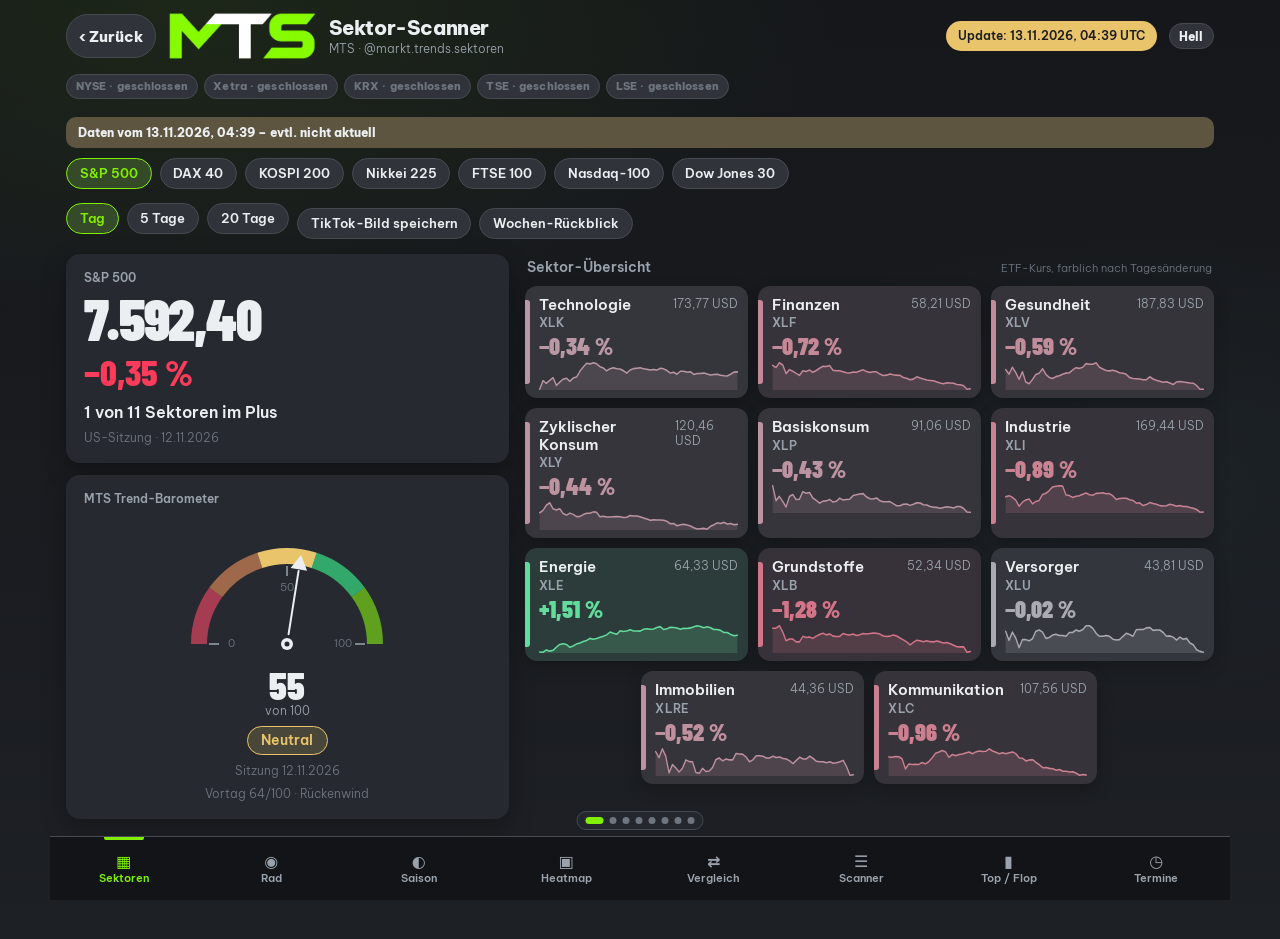
==== commit f8292f4b: "Show month and quarter seasonality with 5, 10 and 20 year averages. Each year stays in the seasonali" ====
--- a/index.html
+++ b/index.html
@@ -47,6 +47,7 @@
         <span class="tab-icon" aria-hidden="true">◉</span>
         Rad
       </a>
+      <a class="tab" href="./saison.html"><span class="tab-icon" aria-hidden="true">◐</span>Saison</a>
       <a class="tab" href="./heatmap.html">
         <span class="tab-icon" aria-hidden="true">▣</span>
         Heatmap
--- a/css/app.css
+++ b/css/app.css
@@ -105,6 +105,20 @@
   margin-bottom: 16px;
   flex-wrap: wrap;
 }
+.back-btn {
+  appearance: none;
+  flex: 0 0 auto;
+  min-width: 44px;
+  min-height: 44px;
+  padding: 0 0.75rem;
+  border: 1px solid var(--line);
+  border-radius: 999px;
+  background: var(--chip);
+  color: var(--fg);
+  font: 700 0.95rem "Be Vietnam Pro", system-ui, sans-serif;
+  cursor: pointer;
+}
+.back-btn[hidden] { display: none; }
 .logo {
   height: 48px;
   width: auto;
@@ -1106,3 +1120,35 @@
 .heat-cell strong, .heat-cell span { display: block; }
 .heat-cell span { font-weight: 600; color: var(--sub); }
 input[type="range"] { width: min(100%, 280px); accent-color: var(--lime); }
+.legal-banner {
+  margin: 0 0 8px;
+  padding: 8px 12px;
+  border-radius: 10px;
+  background: color-mix(in srgb, var(--gold) 24%, var(--card));
+  color: var(--fg);
+  font-size: 0.92rem;
+  font-weight: 800;
+}
+table.sais { border-collapse: collapse; width: 100%; min-width: 36rem; font-size: 0.72rem; }
+table.sais th, table.sais td { padding: 0.45rem 0.35rem; text-align: right; white-space: nowrap; }
+table.sais tbody th { text-align: left; font-weight: 800; }
+table.sais tbody th span { display: block; font-weight: 600; color: var(--muted); font-size: 0.66rem; }
+table.sais thead th { color: var(--sub); font-weight: 700; }
+table.sais tbody tr { cursor: pointer; }
+.sais-cell strong, .sais-cell span { display: block; }
+.sais-cell span { font-size: 0.64rem; color: var(--sub); font-weight: 700; }
+.sais-block { margin: 0 0 16px; }
+.sais-block h2 { margin: 0 0 6px; font-size: 1rem; }
+.sais-cards { display: flex; flex-direction: column; gap: 8px; }
+.sais-card { background: var(--card); border-radius: 12px; padding: 10px 12px; cursor: pointer; }
+.sais-card h3 { margin: 0 0 8px; font-size: 0.95rem; }
+.sais-card h3 span { color: var(--muted); font-weight: 700; font-size: 0.75rem; }
+.sais-metrics { display: grid; grid-template-columns: repeat(2, minmax(0, 1fr)); gap: 6px; }
+.sais-metric { border-radius: 8px; padding: 6px 8px; }
+.sais-metric span, .sais-metric small { display: block; color: var(--sub); font-size: 0.66rem; font-weight: 700; }
+.sais-metric strong { font-size: 0.95rem; }
+.sais-wide { display: none; }
+@media (min-width: 760px) {
+  .sais-cards { display: none; }
+  .sais-wide { display: block; }
+}
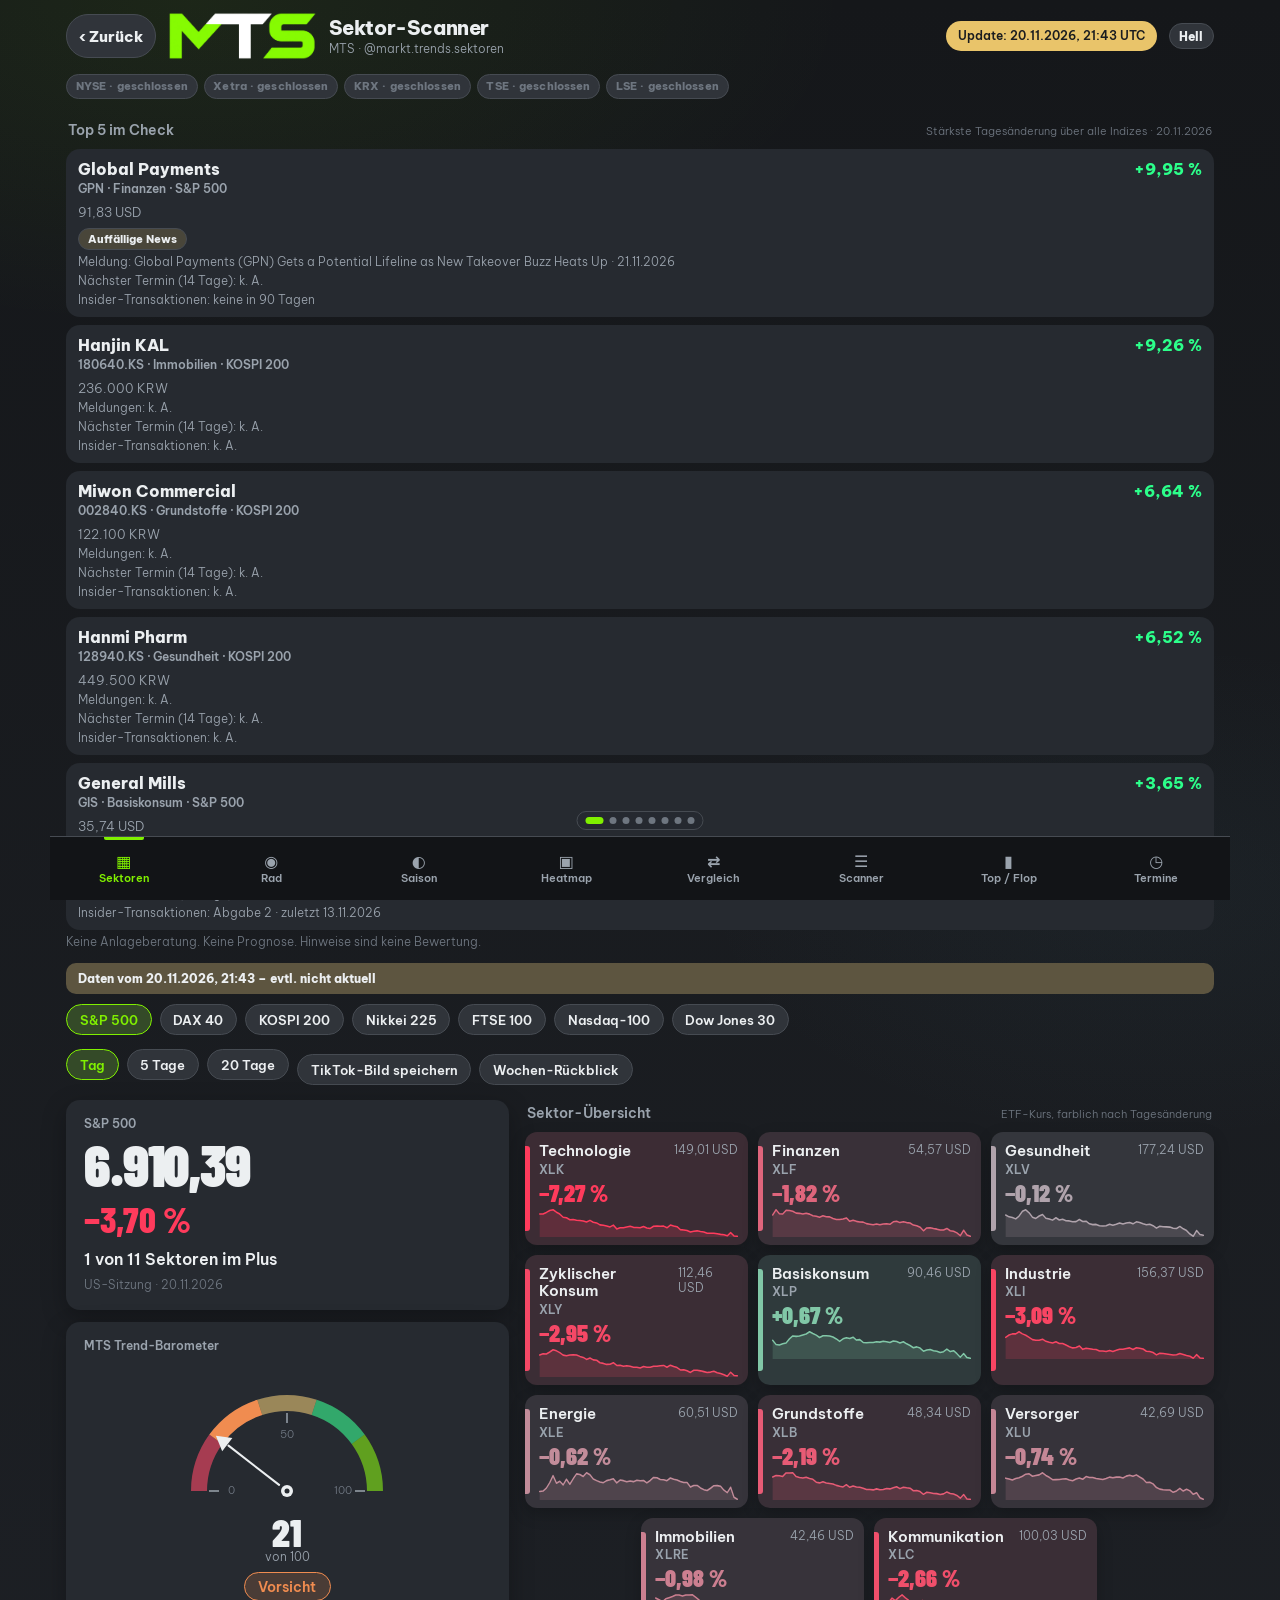
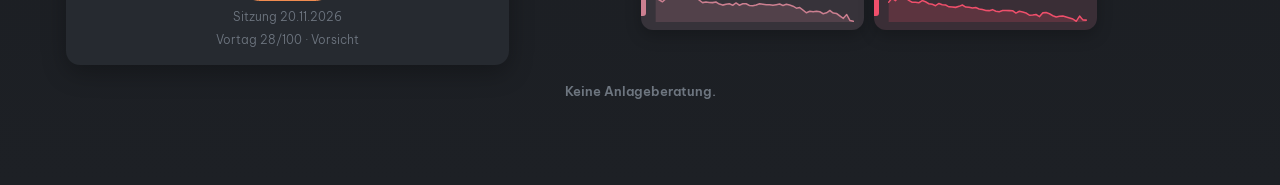
==== commit c2eb0e49: "Add a daily Top 5 im Check section for all indexes. The daily job writes data/top5.json with the fiv" ====
--- a/index.html
+++ b/index.html
@@ -29,6 +29,8 @@
       </div>
       <div id="market-status" class="market-row" hidden></div>
     </header>
+
+    <section id="top5-check" class="check-block" hidden></section>
 
     <main id="app" class="main">
       <p class="loading" id="loading">Daten werden geladen …</p>
@@ -73,5 +75,6 @@
   <script src="js/common.js" defer></script>
   <script src="js/card.js" defer></script>
   <script src="js/app.js" defer></script>
+  <script src="js/check.js" defer></script>
 </body>
 </html>
--- a/css/app.css
+++ b/css/app.css
@@ -1152,3 +1152,119 @@
   .sais-cards { display: none; }
   .sais-wide { display: block; }
 }
+
+.block-title {
+  margin: 0 0 8px;
+  font-size: 1rem;
+}
+.fund-list {
+  display: grid;
+  grid-template-columns: 1fr;
+  gap: 0 16px;
+}
+@media (min-width: 720px) {
+  .fund-list { grid-template-columns: 1fr 1fr; }
+}
+.firma-text {
+  margin: 0 0 10px;
+  color: var(--sub);
+  font-size: 0.9rem;
+  line-height: 1.45;
+}
+.news-list {
+  margin: 0;
+  padding: 0;
+  list-style: none;
+}
+.news-list li {
+  margin: 0 0 8px;
+  padding: 0 0 8px;
+  border-bottom: 1px solid var(--line);
+}
+.news-list li:last-child { margin: 0; padding: 0; border: 0; }
+.news-list a {
+  color: var(--fg);
+  font-weight: 700;
+  text-decoration: none;
+  display: block;
+}
+.news-list a:hover { color: var(--lime); }
+.news-list .muted { display: block; margin-top: 2px; font-size: 0.72rem; }
+.chart-toggle { flex-wrap: wrap; }
+
+.rad-stage {
+  display: grid;
+  gap: 12px;
+  align-items: center;
+  margin: 0 0 12px;
+}
+.rad-clock {
+  text-align: center;
+  display: flex;
+  flex-direction: column;
+  align-items: center;
+  gap: 8px;
+}
+.rad-weekday {
+  margin: 0;
+  color: var(--sub);
+  font-weight: 700;
+  font-size: 1rem;
+  text-transform: capitalize;
+}
+.rad-date {
+  margin: 0;
+  font-family: "Barlow Condensed", sans-serif;
+  font-weight: 900;
+  font-size: 2.6rem;
+  line-height: 1;
+  letter-spacing: 0.02em;
+}
+.rad-clock input[type="range"] { width: min(100%, 280px); }
+.rad-date-field input[type="date"] {
+  display: block;
+  margin: 4px auto 0;
+  border: 1px solid var(--line);
+  background: var(--bg1);
+  color: var(--fg);
+  border-radius: 8px;
+  padding: 0.35rem 0.5rem;
+  font: 600 0.9rem "Be Vietnam Pro", system-ui, sans-serif;
+  color-scheme: inherit;
+}
+.rad-controls { display: flex; flex-wrap: wrap; gap: 8px; justify-content: center; }
+@media (min-width: 800px) {
+  .rad-stage {
+    grid-template-columns: minmax(0, 1fr) 240px;
+    align-items: center;
+  }
+  .wheel { width: 100%; margin: 0; }
+  .rad-date { font-size: 3rem; }
+}
+
+.check-block { margin: 0 0 14px; }
+.check-block[hidden] { display: none; }
+.check-list { display: flex; flex-direction: column; gap: 8px; }
+.check-card {
+  display: block;
+  background: var(--card);
+  border-radius: var(--radius);
+  padding: 10px 12px;
+  text-decoration: none;
+  color: inherit;
+}
+.check-head { display: flex; justify-content: space-between; gap: 10px; align-items: flex-start; }
+.check-head .kicker { display: block; margin-top: 2px; }
+.check-pct { font-weight: 800; white-space: nowrap; }
+.check-px { margin: 2px 0 0; font-size: 0.8rem; color: var(--sub); }
+.check-flags { display: flex; flex-wrap: wrap; gap: 6px; margin: 8px 0 2px; }
+.check-flag {
+  font-size: 0.68rem;
+  font-weight: 700;
+  border-radius: 999px;
+  padding: 0.18rem 0.55rem;
+  background: color-mix(in srgb, var(--gold) 18%, var(--card));
+  color: var(--fg);
+  border: 1px solid var(--line);
+}
+.check-meta { margin: 4px 0 0; font-size: 0.75rem; color: var(--sub); }
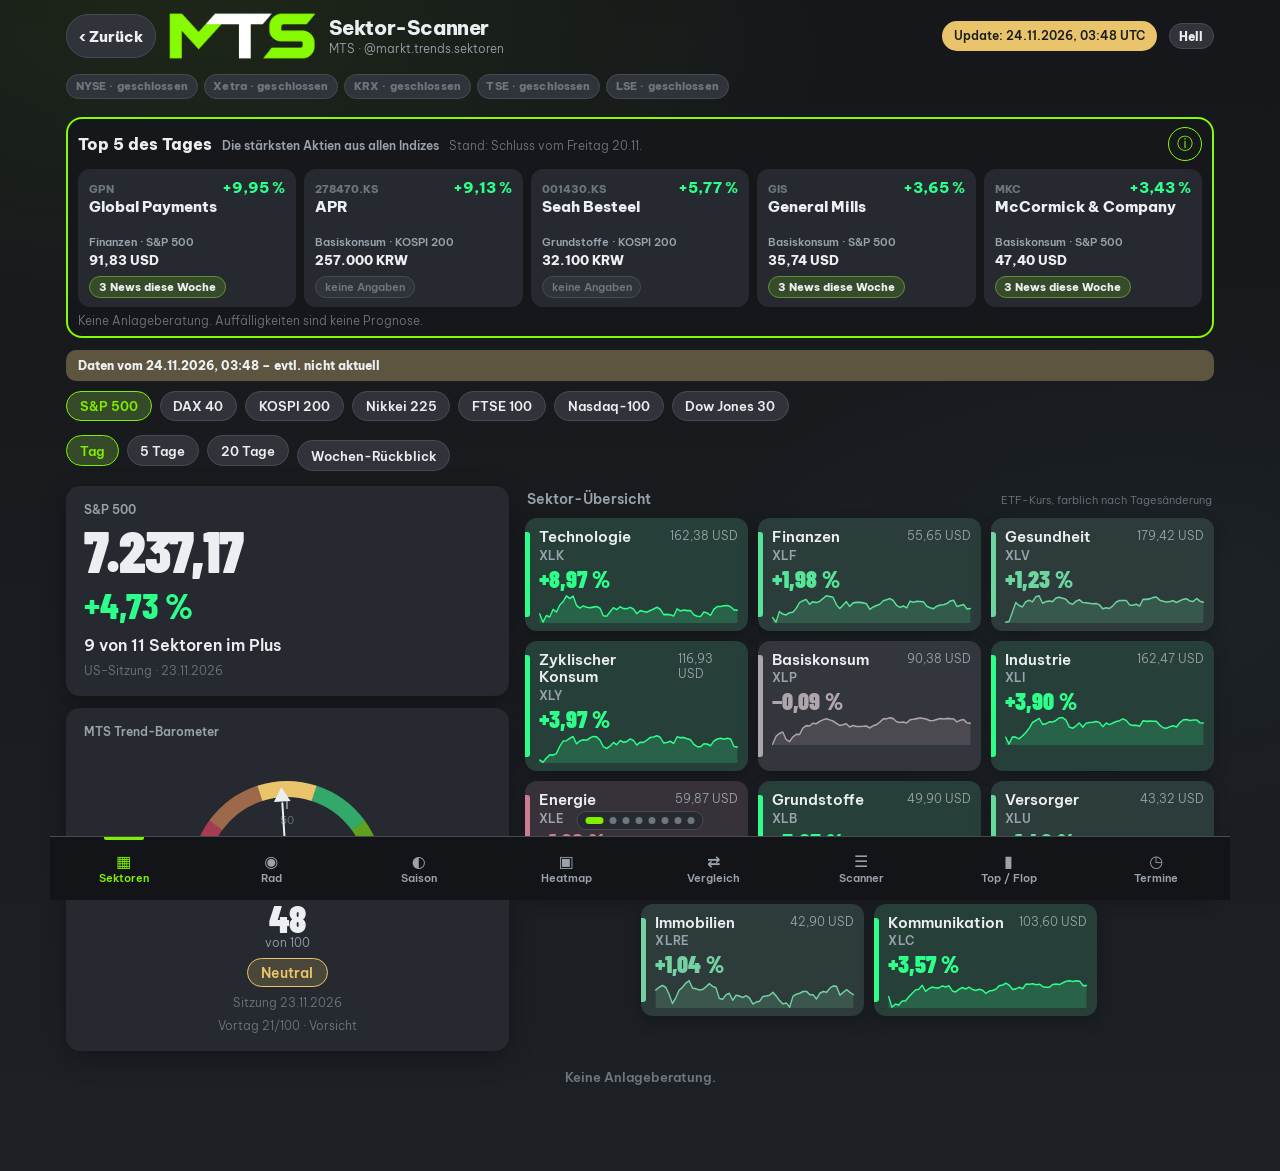
==== commit 28bbf221: "Make the scanner and Top 5 usable on iPad landscape. Put the stock list beside the controls in lands" ====
--- a/index.html
+++ b/index.html
@@ -73,7 +73,6 @@
     </nav>
   </div>
   <script src="js/common.js" defer></script>
-  <script src="js/card.js" defer></script>
   <script src="js/app.js" defer></script>
   <script src="js/check.js" defer></script>
 </body>
--- a/css/app.css
+++ b/css/app.css
@@ -504,6 +504,11 @@
   -webkit-overflow-scrolling: touch;
 }
 .suggest[hidden] { display: none; }
+.suggest.is-fixed {
+  position: fixed;
+  right: auto;
+  z-index: 70;
+}
 .suggest-item {
   display: flex;
   align-items: baseline;
@@ -778,9 +783,41 @@
 }
 
 .page.is-scanner {
+  --scan-row: 52px;
   height: 100dvh;
   overflow: hidden;
 }
+.page.is-scanner .check-block {
+  flex: 0 0 auto;
+  max-height: none;
+  overflow: hidden;
+  margin: 0 0 8px;
+  padding: 0;
+  display: flex;
+  flex-direction: column;
+}
+.page.is-scanner .check-block[hidden] { display: none; }
+.page.is-scanner .check-block.is-open {
+  max-height: min(46vh, 360px);
+}
+@media (min-width: 880px) {
+  .page.is-scanner .check-block.is-open { max-height: none; }
+  .page.is-scanner .check-body { overflow: visible; }
+}
+.page.is-scanner .check-toggle { flex: 0 0 auto; }
+.page.is-scanner .check-body {
+  flex: 1 1 auto;
+  min-height: 0;
+  overflow: auto;
+  overscroll-behavior: contain;
+  -webkit-overflow-scrolling: touch;
+  padding: 0 10px 8px;
+}
+.page.is-scanner .check-block.is-open .check-toggle {
+  border-bottom: 1px solid color-mix(in srgb, #86FB02 40%, var(--line));
+}
+.page.is-scanner .check-heading { margin-bottom: 8px; }
+.page.is-scanner .check-legal { margin-top: 6px; }
 .page.is-scanner .main {
   display: flex;
   flex-direction: column;
@@ -788,6 +825,8 @@
   overflow: hidden;
 }
 .page.is-scanner .scanner-head { flex: 0 0 auto; }
+.page.is-scanner .scanner-title-row { flex-wrap: wrap; row-gap: 2px; }
+.page.is-scanner .search { min-height: 44px; }
 .page.is-scanner .scan-note { display: none; }
 @media (max-width: 767px) {
   .app-header { gap: 8px; margin-bottom: 8px; }
@@ -855,7 +894,7 @@
 .vspacer { position: relative; width: 100%; }
 .vwin { position: absolute; left: 0; right: 0; top: 0; }
 .vrow {
-  height: 52px;
+  height: var(--scan-row, 52px);
   font-size: 0.82rem;
   border-bottom: 1px solid rgba(70, 75, 82, 0.35);
   cursor: pointer;
@@ -894,6 +933,92 @@
   border-radius: 0 0 var(--radius) var(--radius);
 }
 .page.is-scanner .app-footer { margin: 8px 0 0; }
+
+/* iPad landscape: controls on the left, the stock list fills the rest. */
+@media (orientation: landscape) and (min-width: 900px) {
+  .page.is-scanner {
+    --scan-row: 48px;
+    max-width: none;
+    padding-top: calc(6px + var(--safe-t));
+    padding-bottom: calc(var(--tab-h) + 4px + var(--safe-b));
+  }
+  .page.is-scanner .tabs {
+    left: 0;
+    right: 0;
+    width: 100%;
+    max-width: none;
+    transform: none;
+  }
+  .page.is-scanner .app-header {
+    flex-wrap: nowrap;
+    gap: 8px;
+    margin-bottom: 6px;
+  }
+  .page.is-scanner .header-text { flex: 0 0 auto; min-width: 0; }
+  .page.is-scanner .header-text h1 {
+    font-size: 1.05rem;
+    white-space: nowrap;
+  }
+  .page.is-scanner .logo { height: 34px; }
+  .page.is-scanner .handle { display: none; }
+  .page.is-scanner .market-row {
+    flex: 1 1 auto;
+    width: auto;
+    min-width: 0;
+    margin: 0;
+  }
+  .page.is-scanner .stand-wrap { flex: 0 0 auto; max-width: none; }
+  .page.is-scanner .vgrid {
+    grid-template-columns: 1.7rem minmax(0, 1.7fr) minmax(6.2rem, auto) 4.6rem 6.4rem;
+  }
+  .page.is-scanner .table-shell::after { height: 16px; }
+  .page.is-scanner .app-footer { margin: 2px 0 0; }
+  .page.is-scanner .app-footer p { font-size: 0.68rem; }
+  .page.is-scanner .main {
+    display: grid;
+    grid-template-columns: clamp(320px, 32vw, 360px) minmax(0, 1fr);
+    grid-template-rows: minmax(0, 1fr);
+    column-gap: 14px;
+    align-items: stretch;
+  }
+  .page.is-scanner .scanner-head {
+    display: flex;
+    flex-direction: column;
+    min-width: 0;
+    min-height: 0;
+    height: 100%;
+    max-height: 100%;
+    margin-bottom: 0;
+    padding-right: 12px;
+    border-right: 1px solid var(--line);
+    overflow: visible;
+    position: relative;
+    z-index: 4;
+  }
+  .page.is-scanner .scanner-tools {
+    flex: 1 1 auto;
+    min-height: 0;
+    overflow-x: hidden;
+    overflow-y: auto;
+    overscroll-behavior: contain;
+    -webkit-overflow-scrolling: touch;
+    padding-bottom: 6px;
+  }
+  .page.is-scanner .search-wrap {
+    position: relative;
+    z-index: 6;
+    flex: 0 0 auto;
+  }
+  .page.is-scanner .table-shell,
+  .page.is-scanner .table-card {
+    min-width: 0;
+    min-height: 0;
+    height: 100%;
+    max-height: 100%;
+  }
+  .page.is-scanner .suggest { max-height: min(16rem, 42vh); }
+}
+
 .tabs { z-index: 20; }
 .modal { z-index: 80; }
 
@@ -1235,36 +1360,320 @@
 .rad-controls { display: flex; flex-wrap: wrap; gap: 8px; justify-content: center; }
 @media (min-width: 800px) {
   .rad-stage {
-    grid-template-columns: minmax(0, 1fr) 240px;
+    grid-template-columns: minmax(0, 640px) 240px;
+    justify-content: center;
     align-items: center;
   }
-  .wheel { width: 100%; margin: 0; }
   .rad-date { font-size: 3rem; }
 }
 
-.check-block { margin: 0 0 14px; }
+.check-block {
+  margin: 0 0 12px;
+  padding: 8px 10px 8px;
+  border: 2px solid #86FB02;
+  border-radius: 16px;
+  background: #15171a;
+}
 .check-block[hidden] { display: none; }
-.check-list { display: flex; flex-direction: column; gap: 8px; }
+.check-toggle {
+  appearance: none;
+  display: flex;
+  align-items: center;
+  gap: 10px;
+  width: 100%;
+  min-height: 44px;
+  margin: 0;
+  padding: 8px 12px;
+  border: 0;
+  background: transparent;
+  color: var(--fg);
+  font: inherit;
+  text-align: left;
+  cursor: pointer;
+  -webkit-tap-highlight-color: transparent;
+}
+.check-toggle:focus-visible {
+  outline: 2px solid #86FB02;
+  outline-offset: -3px;
+}
+.check-toggle:active {
+  background: color-mix(in srgb, #86FB02 14%, transparent);
+}
+.check-toggle-accent {
+  width: 8px;
+  height: 8px;
+  border-radius: 50%;
+  background: #86FB02;
+  box-shadow: 0 0 0 4px color-mix(in srgb, #86FB02 24%, transparent);
+  flex: 0 0 auto;
+}
+.check-toggle-copy {
+  display: flex;
+  flex-direction: column;
+  gap: 1px;
+  min-width: 0;
+  flex: 1 1 auto;
+}
+.check-toggle-title {
+  font-size: 0.95rem;
+  font-weight: 800;
+  letter-spacing: -0.01em;
+  line-height: 1.15;
+}
+.check-toggle-hint {
+  font-size: 0.7rem;
+  font-weight: 600;
+  color: var(--sub);
+  line-height: 1.2;
+}
+.check-chevron {
+  flex: 0 0 auto;
+  width: 28px;
+  height: 28px;
+  border-radius: 999px;
+  border: 1.5px solid #86FB02;
+  position: relative;
+}
+.check-chevron::before {
+  content: "";
+  position: absolute;
+  left: 9px;
+  top: 7px;
+  width: 7px;
+  height: 7px;
+  border-right: 2px solid #86FB02;
+  border-bottom: 2px solid #86FB02;
+  transform: rotate(45deg);
+}
+.check-block.is-open .check-chevron::before {
+  top: 10px;
+  transform: rotate(225deg);
+}
+@media (min-width: 700px) {
+  .check-toggle-copy {
+    flex-direction: row;
+    align-items: baseline;
+    gap: 10px;
+  }
+  .check-toggle-hint { margin-left: auto; }
+}
+.check-heading {
+  display: flex;
+  align-items: center;
+  justify-content: space-between;
+  gap: 8px;
+  margin: 0 0 8px;
+}
+.check-heading-copy {
+  display: flex;
+  flex-wrap: wrap;
+  align-items: baseline;
+  gap: 2px 10px;
+  min-width: 0;
+}
+.check-heading h2 { margin: 0; font-size: 1rem; line-height: 1.15; }
+.check-sub { margin: 0; font-size: 0.78rem; font-weight: 600; color: var(--sub); }
+.check-stand { margin: 0; font-size: 0.72rem; color: var(--muted); }
+.check-info-btn {
+  flex: 0 0 auto;
+  width: 34px;
+  height: 34px;
+  border-radius: 50%;
+  border: 1px solid #86FB02;
+  background: transparent;
+  color: #86FB02;
+  font-size: 1rem;
+  line-height: 1;
+  cursor: pointer;
+  padding: 0;
+}
+.check-info-btn[aria-expanded="true"] {
+  background: color-mix(in srgb, #86FB02 18%, #15171a);
+}
+.check-info { margin: 0 0 8px; }
+.check-info p { margin: 0; font-size: 0.8rem; line-height: 1.45; color: var(--sub); }
+.check-list {
+  display: grid;
+  grid-template-columns: repeat(2, minmax(0, 1fr));
+  gap: 8px;
+  align-items: stretch;
+}
+@media (min-width: 700px) {
+  .check-list { grid-template-columns: repeat(3, minmax(0, 1fr)); }
+}
+@media (min-width: 880px) {
+  .check-list { grid-template-columns: repeat(5, minmax(0, 1fr)); }
+  .check-heading-copy { flex-wrap: nowrap; }
+  .check-heading h2,
+  .check-stand { flex: 0 0 auto; }
+  .check-sub {
+    flex: 0 1 auto;
+    min-width: 0;
+    overflow: hidden;
+    text-overflow: ellipsis;
+    white-space: nowrap;
+  }
+  .check-legal { white-space: nowrap; }
+}
 .check-card {
-  display: block;
+  display: flex;
+  flex-direction: column;
+  align-items: stretch;
+  min-width: 0;
+  height: 100%;
   background: var(--card);
-  border-radius: var(--radius);
-  padding: 10px 12px;
+  border: 1px solid transparent;
+  border-radius: 12px;
+  padding: 8px 10px;
   text-decoration: none;
   color: inherit;
 }
-.check-head { display: flex; justify-content: space-between; gap: 10px; align-items: flex-start; }
-.check-head .kicker { display: block; margin-top: 2px; }
-.check-pct { font-weight: 800; white-space: nowrap; }
-.check-px { margin: 2px 0 0; font-size: 0.8rem; color: var(--sub); }
-.check-flags { display: flex; flex-wrap: wrap; gap: 6px; margin: 8px 0 2px; }
+.check-card:hover,
+.check-card:focus-visible {
+  border-color: #86FB02;
+  outline: none;
+}
+.check-card:active {
+  background: color-mix(in srgb, #86FB02 12%, var(--card));
+}
+.check-top {
+  display: flex;
+  align-items: baseline;
+  justify-content: space-between;
+  gap: 6px;
+  min-width: 0;
+}
+.check-ticker {
+  min-width: 0;
+  overflow: hidden;
+  text-overflow: ellipsis;
+  white-space: nowrap;
+  color: var(--muted);
+  font-size: 0.68rem;
+  font-weight: 700;
+}
+.check-name {
+  display: -webkit-box;
+  -webkit-box-orient: vertical;
+  -webkit-line-clamp: 2;
+  overflow: hidden;
+  margin-top: 2px;
+  font-size: 0.92rem;
+  line-height: 1.15;
+  min-height: 2.3em;
+}
+.check-pct { flex: 0 0 auto; font-weight: 800; font-size: 0.92rem; white-space: nowrap; }
+.check-px { margin: 3px 0 0; font-size: 0.8rem; font-weight: 700; color: var(--fg); }
+.check-flags {
+  display: flex;
+  flex-wrap: wrap;
+  align-content: flex-end;
+  gap: 4px;
+  margin-top: auto;
+  padding-top: 8px;
+}
 .check-flag {
   font-size: 0.68rem;
   font-weight: 700;
   border-radius: 999px;
   padding: 0.18rem 0.55rem;
-  background: color-mix(in srgb, var(--gold) 18%, var(--card));
+  background: color-mix(in srgb, #86FB02 16%, var(--card));
   color: var(--fg);
-  border: 1px solid var(--line);
-}
-.check-meta { margin: 4px 0 0; font-size: 0.75rem; color: var(--sub); }
+  border: 1px solid color-mix(in srgb, #86FB02 40%, var(--line));
+}
+.check-flag.is-empty {
+  background: var(--chip);
+  color: var(--muted);
+  border-color: var(--line);
+  font-weight: 600;
+}
+.check-legal { margin: 6px 0 0; }
+.check-meta {
+  display: block;
+  margin: 2px 0 0;
+  font-size: 0.68rem;
+  font-weight: 600;
+  color: var(--sub);
+  overflow: hidden;
+  text-overflow: ellipsis;
+  white-space: nowrap;
+}
+:root[data-theme="light"] .check-block {
+  border-color: var(--lime);
+  background: var(--card);
+}
+:root[data-theme="light"] .check-info-btn {
+  border-color: var(--lime);
+  color: var(--lime);
+}
+:root[data-theme="light"] .check-info-btn[aria-expanded="true"] {
+  background: color-mix(in srgb, var(--lime) 16%, var(--card));
+}
+:root[data-theme="light"] .check-flag {
+  background: color-mix(in srgb, var(--lime) 16%, var(--card));
+  border-color: color-mix(in srgb, var(--lime) 40%, var(--line));
+}
+:root[data-theme="light"] .check-card:hover,
+:root[data-theme="light"] .check-card:focus-visible { border-color: var(--lime); }
+:root[data-theme="light"] .check-toggle-accent {
+  background: var(--lime);
+  box-shadow: 0 0 0 4px color-mix(in srgb, var(--lime) 18%, transparent);
+}
+:root[data-theme="light"] .check-chevron { border-color: var(--lime); }
+:root[data-theme="light"] .check-chevron::before {
+  border-right-color: var(--lime);
+  border-bottom-color: var(--lime);
+}
+:root[data-theme="light"] .check-toggle:focus-visible { outline-color: var(--lime); }
+:root[data-theme="light"] .page.is-scanner .check-block.is-open .check-toggle {
+  border-bottom-color: color-mix(in srgb, var(--lime) 45%, var(--line));
+}
+
+.ext-mark {
+  display: inline-block;
+  margin-left: 0.25em;
+  font-weight: 700;
+  color: var(--muted);
+  text-decoration: none;
+}
+
+html:has(.page.is-chart),
+body:has(.page.is-chart) {
+  height: 100%;
+  overflow: hidden;
+  background: #15171a;
+}
+.page.is-chart {
+  max-width: none;
+  height: 100dvh;
+  overflow: hidden;
+  padding: calc(8px + var(--safe-t)) var(--pad) calc(8px + var(--safe-b));
+  background: #15171a;
+  color: #eceff1;
+}
+.chart-bar {
+  display: flex;
+  flex-wrap: wrap;
+  align-items: center;
+  gap: 8px 12px;
+  flex: 0 0 auto;
+  margin: 0 0 8px;
+}
+.chart-bar .header-text { flex: 1 1 auto; min-width: 8rem; }
+.chart-bar h1 { margin: 0; font-size: 1.15rem; }
+.tv-wrap {
+  flex: 1 1 auto;
+  min-height: 0;
+  position: relative;
+  border-radius: 12px;
+  overflow: hidden;
+  background: #131722;
+  touch-action: manipulation;
+}
+#tv-chart {
+  position: absolute;
+  inset: 0;
+  width: 100%;
+  height: 100%;
+}
+.page.is-chart .chart-legal { flex: 0 0 auto; margin: 6px 0 0; }
